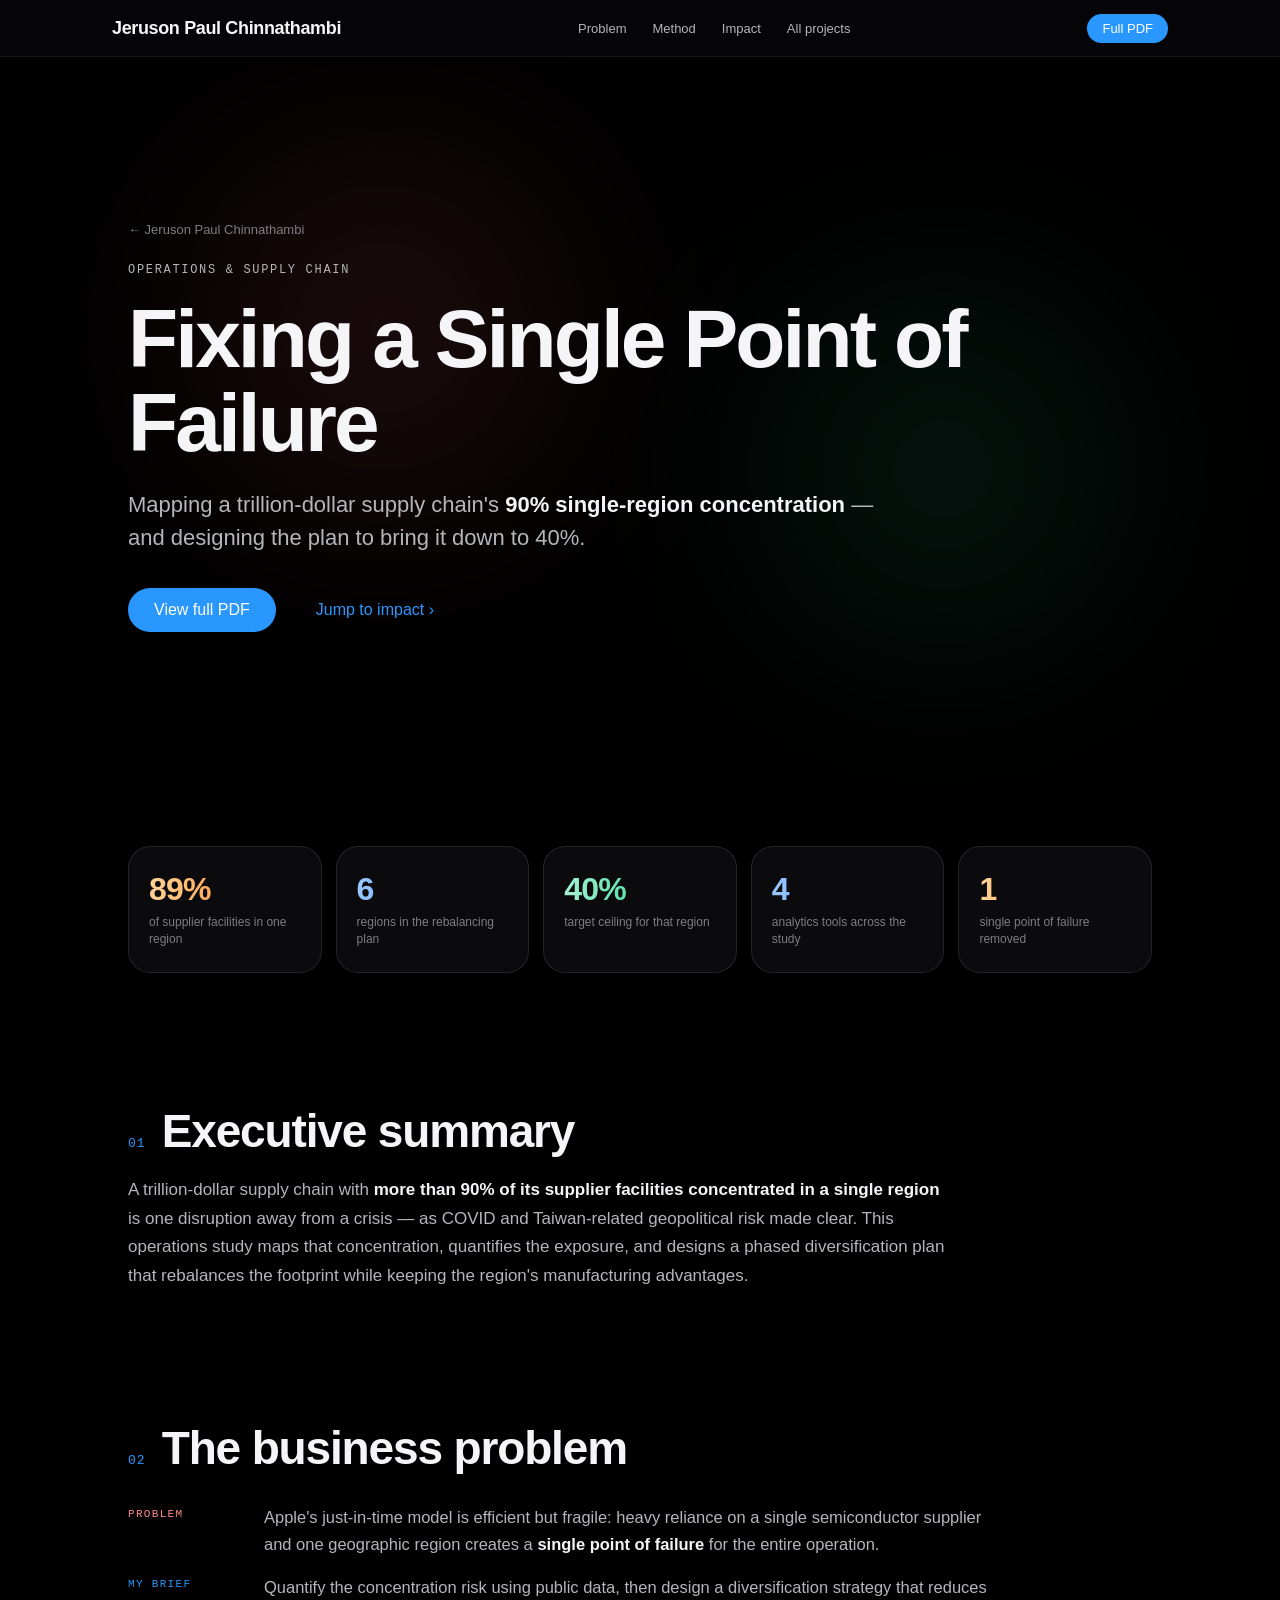
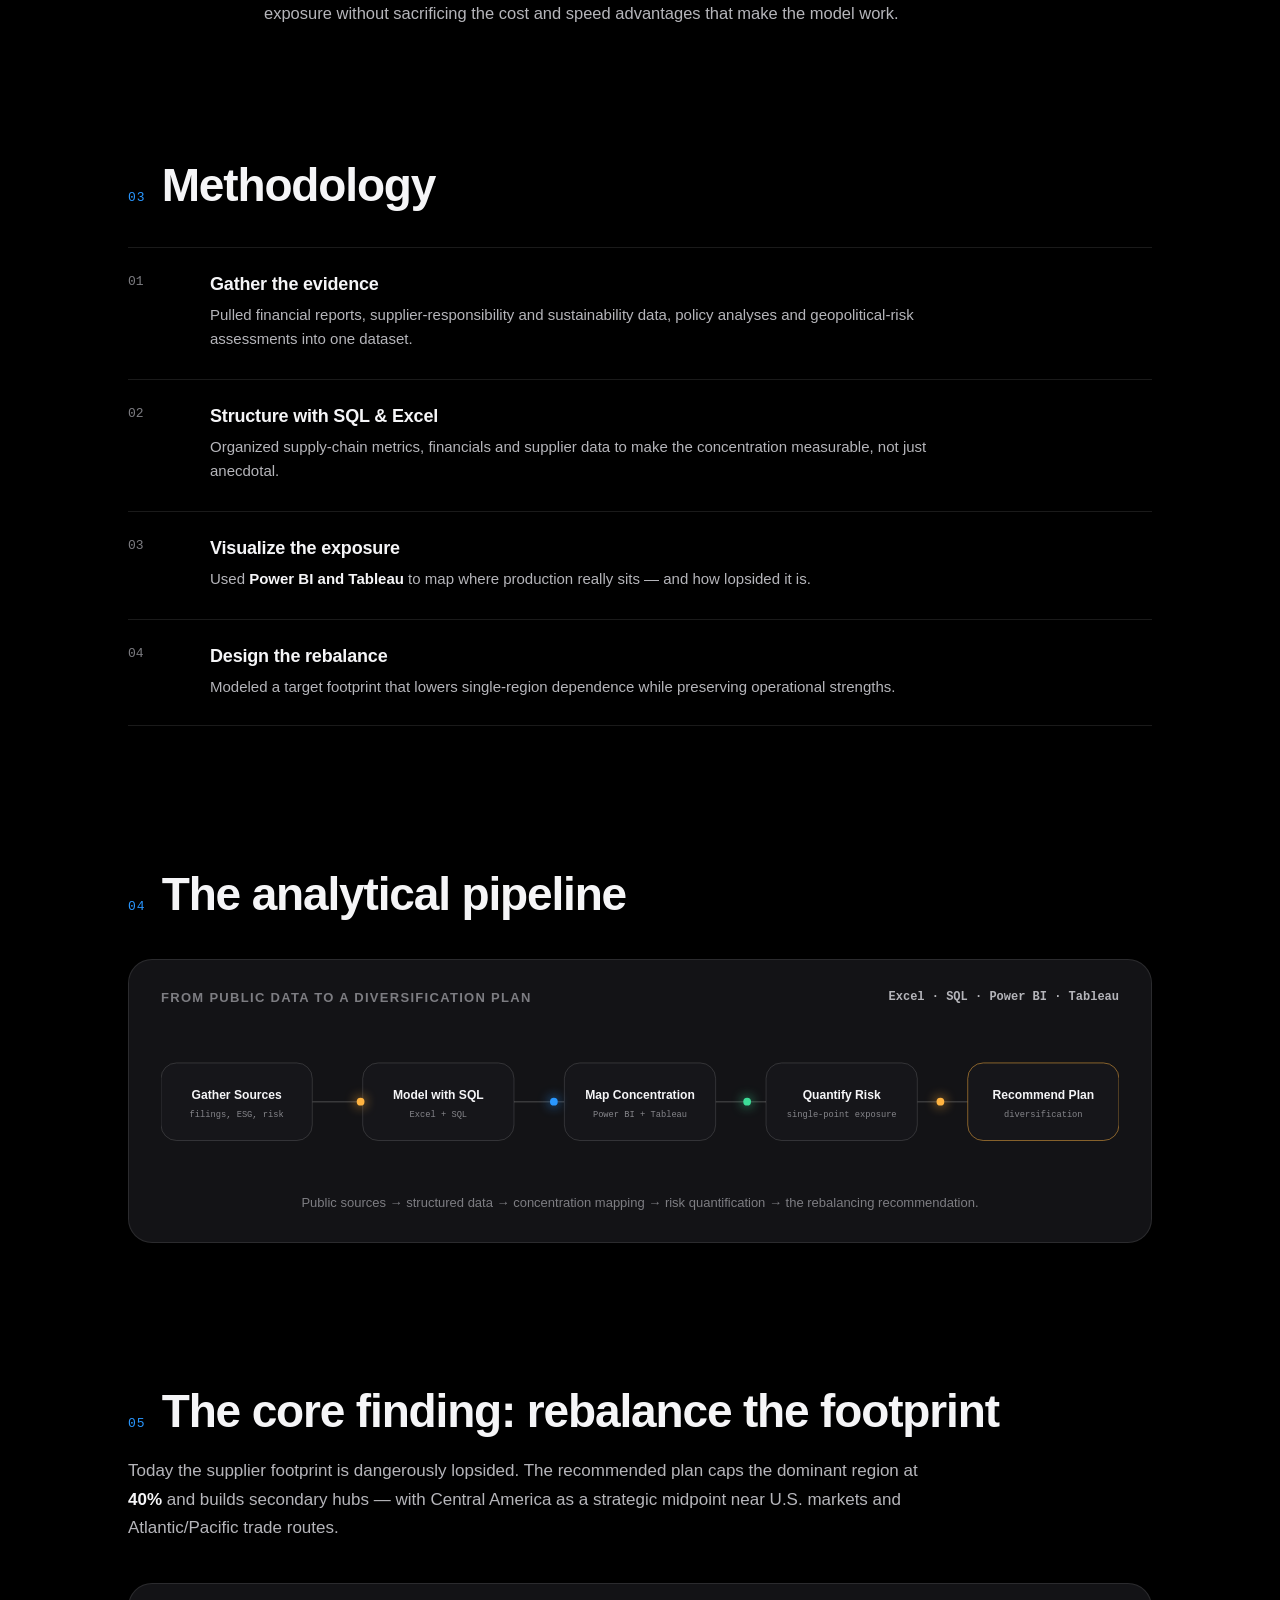
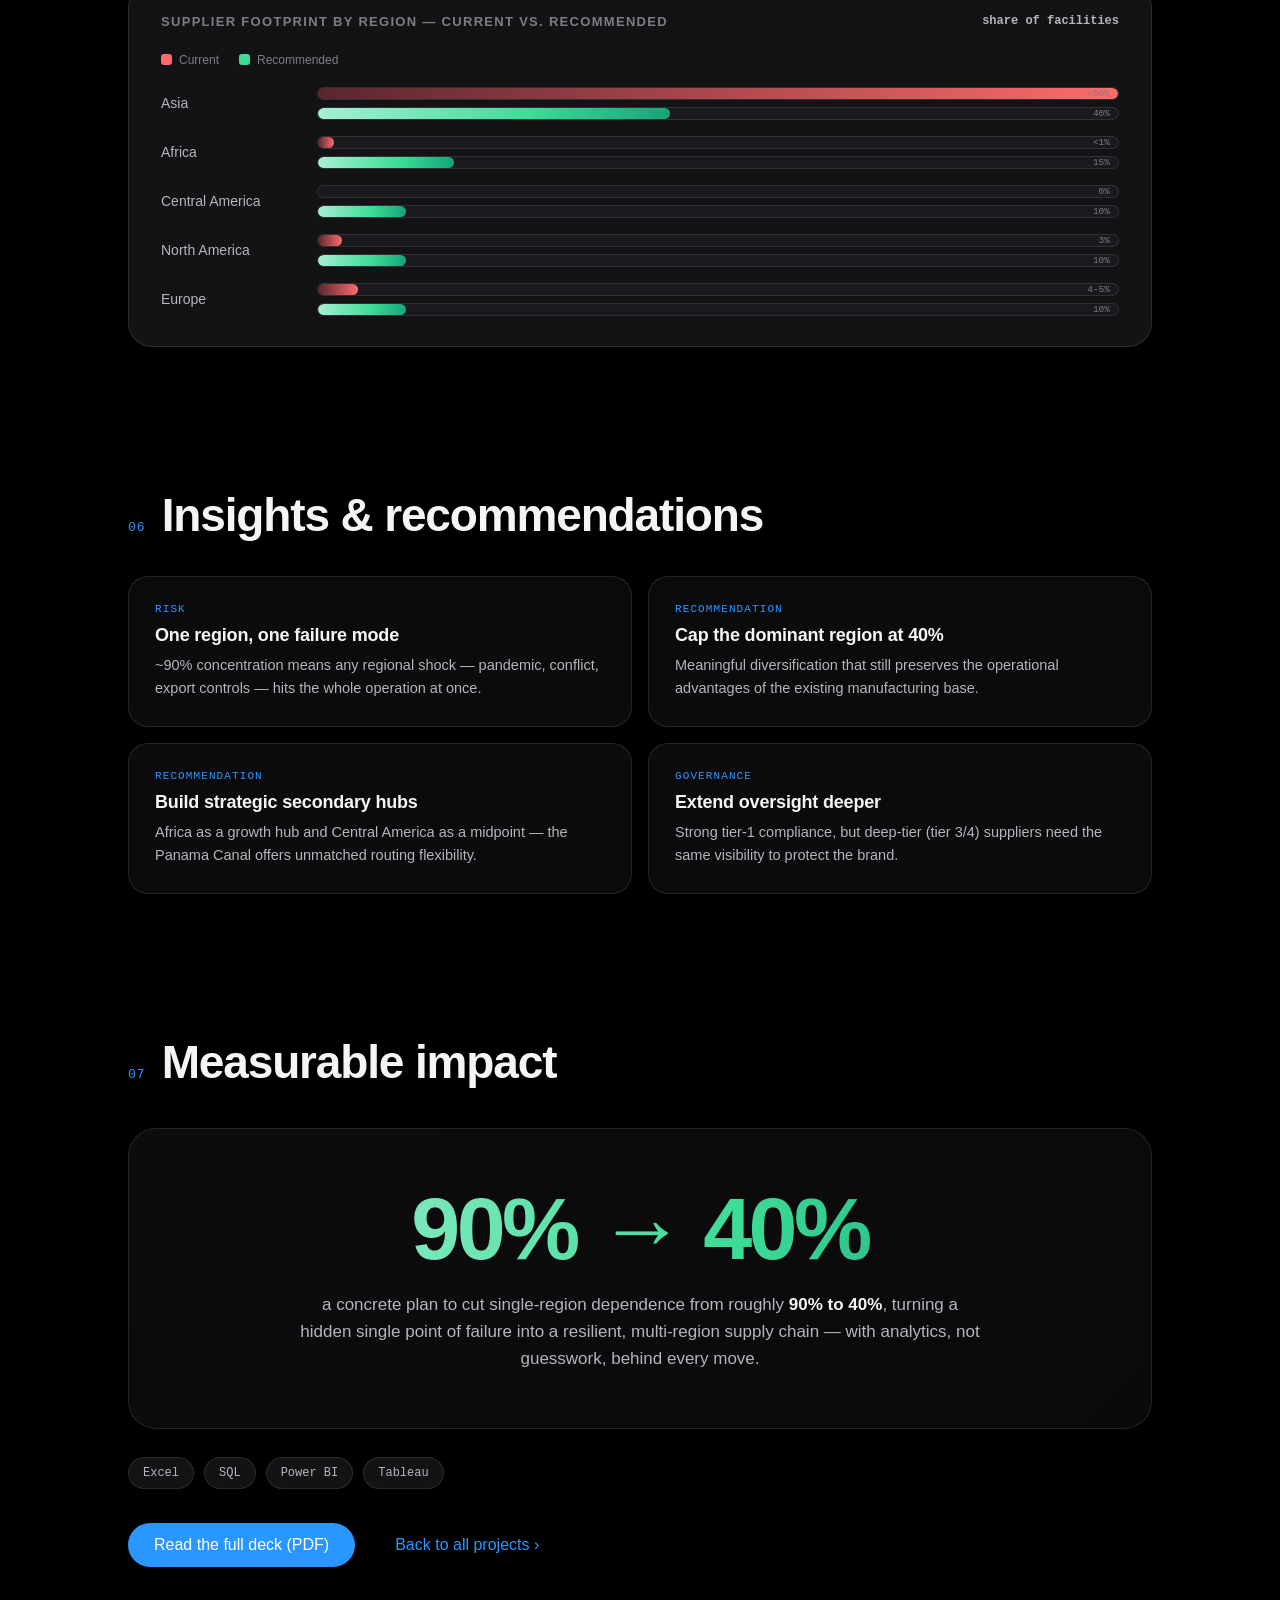
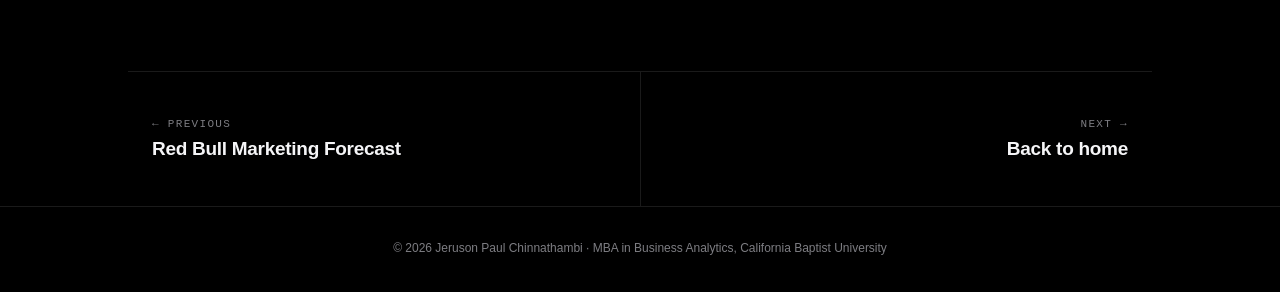
==== projects/apple-supply-chain.html @ d5fe3a59 "Add files via upload" ====
<!DOCTYPE html>
<html lang="en">
<head>
<meta charset="UTF-8">
<meta name="viewport" content="width=device-width, initial-scale=1.0">
<title>Apple: Fixing a Single Point of Failure | Jeruson Paul Chinnathambi</title>
<meta name="description" content="An operations study mapping Apple's supply-chain overconcentration and designing a diversification plan to de-risk it.">
<style>

:root{
  --bg:#000; --surface:#0b0b0d; --surface-2:#131316; --hairline:rgba(255,255,255,.10);
  --text:#f5f5f7; --text-2:#b5b5ba; --text-3:#7d7d82;
  --blue:#2997ff; --amber:#ffb340;
  --grad-hero:linear-gradient(96deg,#ffd49c 0%,#ff9f43 22%,#e8853b 38%,#8fb8ff 72%,#4d9fff 100%);
  --grad-warm:linear-gradient(96deg,#ffd49c,#ff9f43 55%,#ff7e29);
  --grad-cool:linear-gradient(96deg,#9cc8ff,#4d9fff 60%,#2563eb);
  --grad-mint:linear-gradient(96deg,#a8f0d4,#3ddc97 60%,#16a37a);
  --radius:28px;
  --font:-apple-system,BlinkMacSystemFont,"SF Pro Display","SF Pro Text","Helvetica Neue",Inter,Segoe UI,Roboto,sans-serif;
  --mono:"SF Mono",ui-monospace,SFMono-Regular,Menlo,Consolas,monospace;
}
*{margin:0;padding:0;box-sizing:border-box}
html{scroll-behavior:smooth}
body{background:var(--bg);color:var(--text);font-family:var(--font);-webkit-font-smoothing:antialiased;text-rendering:optimizeLegibility;overflow-x:hidden}
a{color:inherit;text-decoration:none}
img,svg{display:block;max-width:100%}
::selection{background:rgba(41,151,255,.35)}

/* nav */
.nav{position:fixed;top:0;left:0;right:0;z-index:100;backdrop-filter:saturate(180%) blur(20px);-webkit-backdrop-filter:saturate(180%) blur(20px);background:rgba(8,8,10,.72);border-bottom:1px solid rgba(255,255,255,.06)}
.nav-inner{max-width:1100px;margin:0 auto;height:56px;display:flex;align-items:center;justify-content:space-between;padding:0 22px;gap:18px}
.nav .brand{font-size:18px;font-weight:700;letter-spacing:-.02em;white-space:nowrap}
.nav .brand .dot{color:var(--blue)}
.nav ul{display:flex;gap:26px;list-style:none}
.nav ul a{font-size:13px;color:var(--text-2);transition:color .25s}
.nav ul a:hover{color:#fff}
.nav .cta{font-size:13px;background:var(--blue);color:#fff;padding:7px 15px;border-radius:980px;transition:background .25s;white-space:nowrap}
.nav .cta:hover{background:#52aaff}
@media(max-width:820px){.nav ul{display:none}.nav .brand{font-size:16px}}

/* generic section */
section{position:relative;padding:104px 24px}
.wrap{max-width:1024px;margin:0 auto}
.wrap-wide{max-width:1140px;margin:0 auto}
.kicker{font-size:13px;font-weight:600;letter-spacing:.14em;text-transform:uppercase;color:var(--text-3);margin-bottom:18px}
h2.head{font-size:clamp(34px,5.2vw,60px);font-weight:700;letter-spacing:-.03em;line-height:1.06}
.grad-warm{background:var(--grad-warm);-webkit-background-clip:text;background-clip:text;color:transparent}
.grad-cool{background:var(--grad-cool);-webkit-background-clip:text;background-clip:text;color:transparent}
.grad-mint{background:var(--grad-mint);-webkit-background-clip:text;background-clip:text;color:transparent}
.lede{font-size:clamp(17px,2vw,20px);color:var(--text-2);line-height:1.55;max-width:760px;margin-top:22px}
.lede strong{color:var(--text);font-weight:600}

/* reveal */
.rv{opacity:0;transform:translateY(46px);transition:opacity 1s cubic-bezier(.22,1,.36,1),transform 1s cubic-bezier(.22,1,.36,1)}
.rv.in{opacity:1;transform:none}
.rv-d1{transition-delay:.1s}.rv-d2{transition-delay:.2s}.rv-d3{transition-delay:.3s}

/* buttons */
.btn{display:inline-flex;align-items:center;gap:8px;font-size:16px;font-weight:500;padding:13px 26px;border-radius:980px;transition:transform .3s cubic-bezier(.22,1,.36,1),background .25s,box-shadow .3s}
.btn-fill{background:var(--blue);color:#fff}
.btn-fill:hover{background:#52aaff;transform:translateY(-2px);box-shadow:0 10px 34px rgba(41,151,255,.35)}
.btn-ghost{color:var(--blue)}
.btn-ghost:hover{text-decoration:underline}

/* ============ HOME HERO ============ */
.hero{position:relative;min-height:100svh;display:flex;align-items:center;justify-content:center;text-align:center;overflow:hidden;padding:130px 24px 90px}
.hero-glow{position:absolute;inset:0;pointer-events:none}
.hero-glow .orb{position:absolute;border-radius:50%;filter:blur(90px);opacity:.55;will-change:transform}
.orb-a{width:560px;height:560px;background:radial-gradient(circle at 35% 35%,rgba(255,159,67,.55),transparent 65%);top:8%;left:50%;margin-left:-440px;animation:drift1 14s ease-in-out infinite alternate}
.orb-b{width:620px;height:620px;background:radial-gradient(circle at 60% 50%,rgba(41,151,255,.4),transparent 65%);top:26%;left:50%;margin-left:-80px;animation:drift2 17s ease-in-out infinite alternate}
.orb-c{width:380px;height:380px;background:radial-gradient(circle at 50% 50%,rgba(255,212,156,.35),transparent 65%);bottom:4%;left:50%;margin-left:-190px;animation:drift3 12s ease-in-out infinite alternate}
@keyframes drift1{from{transform:translate(0,0) scale(1)}to{transform:translate(70px,40px) scale(1.12)}}
@keyframes drift2{from{transform:translate(0,0) scale(1.05)}to{transform:translate(-60px,-50px) scale(.95)}}
@keyframes drift3{from{transform:translate(0,0)}to{transform:translate(40px,-60px) scale(1.1)}}
.hero-content{position:relative;z-index:2;max-width:1000px}
.hero .name{font-size:clamp(26px,4.6vw,52px);font-weight:700;letter-spacing:-.02em;line-height:1.05;opacity:0;animation:riseIn 1s .12s cubic-bezier(.22,1,.36,1) forwards}
.hero .name .grad{background:var(--grad-hero);-webkit-background-clip:text;background-clip:text;color:transparent;background-size:200% 100%;animation:gradShift 9s ease-in-out infinite alternate}
.hero .role{font-size:clamp(13px,1.5vw,16px);font-weight:600;letter-spacing:.16em;text-transform:uppercase;color:var(--text-3);margin-top:14px;opacity:0;animation:riseIn 1s .3s cubic-bezier(.22,1,.36,1) forwards}
.hero h1{font-size:clamp(44px,8vw,96px);line-height:1.03;font-weight:700;letter-spacing:-.035em;margin:26px 0 0;opacity:0;animation:riseIn 1.1s .46s cubic-bezier(.22,1,.36,1) forwards}
.hero h1 .grad{background:var(--grad-hero);-webkit-background-clip:text;background-clip:text;color:transparent;background-size:200% 100%;animation:gradShift 9s ease-in-out infinite alternate}
@keyframes gradShift{from{background-position:0% 50%}to{background-position:100% 50%}}
.hero .sub{font-size:clamp(18px,2.3vw,23px);color:var(--text-2);max-width:680px;margin:22px auto 0;line-height:1.5;opacity:0;animation:riseIn 1.1s .62s cubic-bezier(.22,1,.36,1) forwards}
.hero .actions{margin-top:36px;display:flex;gap:14px;justify-content:center;flex-wrap:wrap;opacity:0;animation:riseIn 1.1s .8s cubic-bezier(.22,1,.36,1) forwards}
@keyframes riseIn{from{opacity:0;transform:translateY(34px)}to{opacity:1;transform:translateY(0)}}
.scroll-hint{position:absolute;bottom:26px;left:50%;transform:translateX(-50%);color:var(--text-3);font-size:11px;letter-spacing:.18em;text-transform:uppercase;opacity:0;animation:riseIn 1s 1.3s forwards}
.scroll-hint::after{content:"";display:block;width:1px;height:34px;background:linear-gradient(to bottom,var(--text-3),transparent);margin:10px auto 0;animation:pulseLine 2.2s ease-in-out infinite}
@keyframes pulseLine{0%,100%{opacity:.35}50%{opacity:1}}

/* stats band */
.stats{display:grid;grid-template-columns:repeat(4,1fr);gap:18px;margin-top:60px}
.stat{background:var(--surface);border:1px solid var(--hairline);border-radius:var(--radius);padding:32px 26px;transition:transform .5s cubic-bezier(.22,1,.36,1),border-color .4s}
.stat:hover{transform:translateY(-6px);border-color:rgba(255,255,255,.22)}
.stat .num{font-size:clamp(32px,4vw,44px);font-weight:700;letter-spacing:-.03em;background:var(--grad-hero);-webkit-background-clip:text;background-clip:text;color:transparent}
.stat .lbl{font-size:14px;color:var(--text-2);margin-top:8px;line-height:1.45}
@media(max-width:880px){.stats{grid-template-columns:repeat(2,1fr)}}
@media(max-width:520px){.stats{grid-template-columns:1fr}}

/* flagship teaser (home) */
.flagship{background:linear-gradient(to bottom,#000 0%,#070708 18%,#0a0a0c 100%)}
.flag-card{margin-top:50px;background:linear-gradient(135deg,#101014,#0b0b0d 60%);border:1px solid var(--hairline);border-radius:var(--radius);padding:clamp(28px,4vw,52px);overflow:hidden;position:relative;transition:border-color .4s,box-shadow .55s,transform .55s cubic-bezier(.22,1,.36,1);display:block}
.flag-card:hover{border-color:rgba(255,255,255,.2);box-shadow:0 28px 70px rgba(0,0,0,.55);transform:translateY(-6px)}
.flag-tag{font-family:var(--mono);font-size:11px;letter-spacing:.12em;text-transform:uppercase;color:var(--amber)}
.flag-card h3{font-size:clamp(26px,3.4vw,40px);font-weight:700;letter-spacing:-.025em;line-height:1.08;margin:14px 0 16px}
.flag-card p{font-size:16.5px;line-height:1.6;color:var(--text-2);max-width:760px}
.flag-card p strong{color:var(--text);font-weight:600}
.flag-mini{display:grid;grid-template-columns:repeat(4,1fr);gap:14px;margin:30px 0 8px}
.flag-mini .m{background:var(--surface-2);border:1px solid var(--hairline);border-radius:18px;padding:18px}
.flag-mini .v{font-size:clamp(20px,2.4vw,28px);font-weight:700;letter-spacing:-.02em}
.flag-mini .v.warm{background:var(--grad-warm);-webkit-background-clip:text;background-clip:text;color:transparent}
.flag-mini .k{font-size:12px;color:var(--text-3);margin-top:5px;line-height:1.4}
.flag-open{margin-top:24px;display:inline-flex;align-items:center;gap:8px;color:var(--blue);font-weight:600;font-size:16px}
.flag-open .arr{transition:transform .35s cubic-bezier(.22,1,.36,1)}
.flag-card:hover .flag-open .arr{transform:translateX(5px)}
@media(max-width:760px){.flag-mini{grid-template-columns:1fr 1fr}}

/* research cards */
.cards{display:grid;grid-template-columns:repeat(3,1fr);gap:20px;margin-top:56px}
.card{background:var(--surface);border:1px solid var(--hairline);border-radius:var(--radius);padding:32px 28px;display:flex;flex-direction:column;gap:13px;transition:transform .55s cubic-bezier(.22,1,.36,1),border-color .4s,box-shadow .55s;position:relative;overflow:hidden}
.card::before{content:"";position:absolute;top:0;left:0;right:0;height:1px;background:linear-gradient(90deg,transparent,rgba(255,255,255,.35),transparent);opacity:0;transition:opacity .5s}
.card:hover{transform:translateY(-8px);border-color:rgba(255,255,255,.2);box-shadow:0 24px 60px rgba(0,0,0,.55)}
.card:hover::before{opacity:1}
.card .tag{font-family:var(--mono);font-size:11px;letter-spacing:.1em;text-transform:uppercase;color:var(--text-3)}
.card .tag.hl{color:var(--amber)}
.card h4{font-size:20px;font-weight:700;letter-spacing:-.015em;line-height:1.25}
.card p{font-size:14.5px;line-height:1.58;color:var(--text-2);flex:1}
.card p strong{color:var(--text);font-weight:600}
.card .open{font-size:14px;color:var(--blue);font-weight:500;display:inline-flex;align-items:center;gap:6px;margin-top:2px}
.card .open .arr{transition:transform .35s cubic-bezier(.22,1,.36,1)}
.card:hover .open .arr{transform:translateX(4px)}
@media(max-width:860px){.cards{grid-template-columns:1fr}}

/* experience */
.xp{margin-top:56px;display:flex;flex-direction:column}
.xp-item{display:grid;grid-template-columns:200px 1fr;gap:34px;padding:40px 0;border-top:1px solid var(--hairline)}
.xp-item:last-child{border-bottom:1px solid var(--hairline)}
.xp-when{font-family:var(--mono);font-size:12.5px;color:var(--text-3);padding-top:6px}
.xp-role{font-size:21px;font-weight:700;letter-spacing:-.015em}
.xp-org{font-size:14.5px;color:var(--amber);margin-top:4px;font-weight:500}
.xp-body{font-size:15px;color:var(--text-2);line-height:1.65;margin-top:14px;max-width:680px}
.xp-body strong{color:var(--text);font-weight:600}
@media(max-width:700px){.xp-item{grid-template-columns:1fr;gap:8px}}

/* skills */
.skill-groups{display:grid;grid-template-columns:repeat(3,1fr);gap:20px;margin-top:56px}
.sg{background:var(--surface);border:1px solid var(--hairline);border-radius:var(--radius);padding:30px 28px}
.sg h5{font-size:13px;letter-spacing:.12em;text-transform:uppercase;color:var(--text-3);margin-bottom:18px;font-weight:600}
.sg ul{list-style:none;display:flex;flex-wrap:wrap;gap:9px}
.sg li{font-size:13px;color:var(--text-2);background:var(--surface-2);border:1px solid var(--hairline);padding:7px 13px;border-radius:980px}
@media(max-width:860px){.skill-groups{grid-template-columns:1fr 1fr}}
@media(max-width:540px){.skill-groups{grid-template-columns:1fr}}

/* contact */
.contact{text-align:center;padding-bottom:150px}
.contact h2{font-size:clamp(42px,7vw,84px);font-weight:700;letter-spacing:-.035em;line-height:1.04}
.contact h2 .grad{background:var(--grad-hero);-webkit-background-clip:text;background-clip:text;color:transparent;background-size:200% 100%;animation:gradShift 9s ease-in-out infinite alternate}
.contact .sub{font-size:18px;color:var(--text-2);margin-top:20px}
.contact .actions{margin-top:36px;display:flex;gap:16px;justify-content:center;flex-wrap:wrap}
.contact .links{margin-top:44px;display:flex;gap:28px;justify-content:center;flex-wrap:wrap;font-size:14px;color:var(--text-3)}
.contact .links a{color:var(--text-2);transition:color .25s}
.contact .links a:hover{color:#fff}

footer{border-top:1px solid var(--hairline);padding:34px 24px;text-align:center;font-size:12px;color:var(--text-3)}

/* ===================== PROJECT PAGE ===================== */
.phero{position:relative;min-height:88svh;display:flex;align-items:center;overflow:hidden;padding:150px 24px 90px}
.phero-glow{position:absolute;inset:0;pointer-events:none}
.phero-glow .o{position:absolute;border-radius:50%;filter:blur(100px);opacity:.5}
.phero-content{position:relative;z-index:2;max-width:1024px;margin:0 auto;width:100%}
.back-link{display:inline-flex;align-items:center;gap:7px;font-size:13px;color:var(--text-3);margin-bottom:26px;transition:color .25s}
.back-link:hover{color:#fff}
.phero .ptag{font-family:var(--mono);font-size:12px;letter-spacing:.14em;text-transform:uppercase;color:var(--text-2);margin-bottom:20px}
.phero h1{font-size:clamp(40px,7vw,82px);font-weight:700;letter-spacing:-.035em;line-height:1.02}
.phero .psub{font-size:clamp(18px,2.2vw,22px);color:var(--text-2);line-height:1.5;max-width:760px;margin-top:24px}
.phero .psub strong{color:var(--text);font-weight:600}
.phero .pactions{margin-top:34px;display:flex;gap:14px;flex-wrap:wrap}

/* exec KPI strip */
.kpis{display:grid;grid-template-columns:repeat(5,1fr);gap:14px;margin-top:54px}
.kpi{background:var(--surface);border:1px solid var(--hairline);border-radius:22px;padding:24px 20px}
.kpi .v{font-size:clamp(24px,2.7vw,32px);font-weight:700;letter-spacing:-.025em}
.kpi .v.warm{background:var(--grad-warm);-webkit-background-clip:text;background-clip:text;color:transparent}
.kpi .v.cool{background:var(--grad-cool);-webkit-background-clip:text;background-clip:text;color:transparent}
.kpi .v.mint{background:var(--grad-mint);-webkit-background-clip:text;background-clip:text;color:transparent}
.kpi .k{font-size:12px;color:var(--text-3);margin-top:6px;line-height:1.4}
@media(max-width:920px){.kpis{grid-template-columns:repeat(3,1fr)}}
@media(max-width:560px){.kpis{grid-template-columns:1fr 1fr}}

/* section heading w/ index */
.sec-head{display:flex;align-items:baseline;gap:16px;margin-bottom:8px}
.sec-head .ix{font-family:var(--mono);font-size:13px;color:var(--blue);letter-spacing:.08em}
h2.sec-title{font-size:clamp(28px,4vw,46px);font-weight:700;letter-spacing:-.025em;line-height:1.08}
.sec-body{font-size:17px;line-height:1.68;color:var(--text-2);max-width:820px;margin-top:20px}
.sec-body strong{color:var(--text);font-weight:600}
.sec-body + .sec-body{margin-top:16px}

/* problem/action/result blocks */
.par{display:grid;grid-template-columns:120px 1fr;gap:16px;margin-top:30px;max-width:880px}
.par .lab{font-family:var(--mono);font-size:11px;letter-spacing:.12em;text-transform:uppercase;padding-top:4px}
.par .lab.p{color:#ff8a8a}.par .lab.a{color:var(--blue)}.par .lab.r{color:#3ddc97}
.par .tx{font-size:16.5px;line-height:1.62;color:var(--text-2)}
.par .tx strong{color:var(--text);font-weight:600}
@media(max-width:560px){.par{grid-template-columns:1fr;gap:5px}.par .tx{margin-bottom:8px}}

/* numbered steps (methodology) */
.steps{margin-top:36px;display:flex;flex-direction:column;gap:2px;counter-reset:st}
.step{display:grid;grid-template-columns:62px 1fr;gap:20px;padding:26px 0;border-top:1px solid var(--hairline)}
.step:last-child{border-bottom:1px solid var(--hairline)}
.step .n{counter-increment:st;font-family:var(--mono);font-size:13px;color:var(--text-3)}
.step .n::before{content:counter(st,decimal-leading-zero)}
.step h4{font-size:18px;font-weight:600;letter-spacing:-.01em}
.step p{font-size:15px;line-height:1.6;color:var(--text-2);margin-top:8px;max-width:720px}
.step p strong{color:var(--text);font-weight:600}

/* panel wrapper for visuals */
.viz{margin-top:40px;background:var(--surface-2);border:1px solid var(--hairline);border-radius:24px;padding:30px clamp(16px,3vw,32px)}
.viz-title{font-size:13px;font-weight:600;letter-spacing:.1em;text-transform:uppercase;color:var(--text-3);margin-bottom:24px;display:flex;justify-content:space-between;flex-wrap:wrap;gap:8px}
.viz-title em{font-style:normal;color:var(--text-2);font-family:var(--mono);font-size:12px;text-transform:none;letter-spacing:0}

/* pipeline svg */
.pipe{width:100%;height:auto}
.pn{fill:#16161a;stroke:rgba(255,255,255,.14);stroke-width:1}
.pn.accent{stroke:rgba(255,179,64,.5)}
.pl{fill:#f5f5f7;font-family:var(--font);font-size:12.5px;font-weight:600}
.ps{fill:#86868b;font-family:var(--mono);font-size:9px}
.pln{stroke:rgba(255,255,255,.16);stroke-width:1.6;fill:none}
.pcap{font-size:13px;color:var(--text-3);margin-top:18px;text-align:center;line-height:1.5}

/* horizontal bars */
.hbars{display:flex;flex-direction:column;gap:15px}
.hbar-row{display:grid;grid-template-columns:minmax(120px,210px) 1fr 70px;gap:14px;align-items:center}
.hbar-name{font-size:14px;color:var(--text-2)}
.hbar-name.win{color:var(--text);font-weight:600}
.hbar-track{height:14px;background:#1a1a1e;border-radius:980px;overflow:hidden;border:1px solid var(--hairline)}
.hbar-fill{height:100%;width:0%;border-radius:980px;background:linear-gradient(90deg,#1d3a5f,#2997ff);transition:width 1.4s cubic-bezier(.22,1,.36,1)}
.hbar-fill.win{background:var(--grad-warm)}
.hbar-fill.neg{background:repeating-linear-gradient(135deg,#3a2026 0 6px,#241317 6px 12px)}
.hbar-fill.mint{background:var(--grad-mint)}
.hbar-val{font-family:var(--mono);font-size:13px;color:var(--text-2);text-align:right}
.hbar-val.win{color:var(--amber)}
@media(max-width:600px){.hbar-row{grid-template-columns:96px 1fr 56px}.hbar-name{font-size:12px}}

/* vertical bars */
.vbars{display:grid;grid-auto-flow:column;grid-auto-columns:1fr;gap:12px;align-items:end;height:250px}
.vcol{display:flex;flex-direction:column;justify-content:flex-end;height:100%;text-align:center}
.vbar{position:relative;border-radius:12px 12px 6px 6px;height:0%;transition:height 1.4s cubic-bezier(.22,1,.36,1);background:linear-gradient(to top,#1d3a5f,#2997ff)}
.vbar.warm{background:linear-gradient(to top,#7a4a14,#ffb340)}
.vbar.mint{background:linear-gradient(to top,#14573b,#3ddc97)}
.vbar.muted{background:linear-gradient(to top,#2c2c30,#5b5b63)}
.vbar.closed{background:repeating-linear-gradient(135deg,#232326 0 6px,#1a1a1d 6px 12px);border:1px dashed rgba(255,255,255,.15)}
.vbar .v{position:absolute;top:-24px;left:50%;transform:translateX(-50%);font-family:var(--mono);font-size:11px;color:var(--text-2);white-space:nowrap;opacity:0;transition:opacity .6s .9s}
.vbars.play .vbar .v{opacity:1}
.vlbl{font-size:11.5px;color:var(--text-3);margin-top:11px}
@media(max-width:560px){.vbars{gap:6px}.vbar .v{font-size:9px}}

/* two-state (before/after) grouped bars */
.region{display:flex;flex-direction:column;gap:16px}
.rg-row{display:grid;grid-template-columns:140px 1fr;gap:16px;align-items:center}
.rg-name{font-size:14px;color:var(--text-2)}
.rg-bars{display:flex;flex-direction:column;gap:7px}
.rg-bar{height:13px;border-radius:980px;position:relative;overflow:hidden;background:#1a1a1e;border:1px solid var(--hairline)}
.rg-fill{position:absolute;left:0;top:0;bottom:0;width:0%;border-radius:980px;transition:width 1.4s cubic-bezier(.22,1,.36,1)}
.rg-fill.now{background:linear-gradient(90deg,#5a2630,#ff6b6b)}
.rg-fill.rec{background:var(--grad-mint)}
.rg-tag{font-family:var(--mono);font-size:9.5px;color:var(--text-3);position:absolute;right:8px;top:50%;transform:translateY(-50%)}
.rg-legend{display:flex;gap:20px;margin-bottom:20px;font-size:12px;color:var(--text-3)}
.rg-legend span{display:inline-flex;align-items:center;gap:7px}
.rg-legend i{width:11px;height:11px;border-radius:3px;display:inline-block}
@media(max-width:560px){.rg-row{grid-template-columns:84px 1fr}}

/* donut */
.donut-wrap{display:flex;gap:36px;align-items:center;flex-wrap:wrap;justify-content:center}
.donut{flex:0 0 auto}
.donut circle{fill:none;stroke-width:26;stroke-dashoffset:0;transition:stroke-dasharray 1.5s cubic-bezier(.22,1,.36,1)}
.donut-legend{display:flex;flex-direction:column;gap:14px;min-width:230px}
.dl{display:flex;align-items:center;gap:12px;font-size:14px;color:var(--text-2)}
.dl i{width:13px;height:13px;border-radius:4px;flex:0 0 auto}
.dl b{color:var(--text);font-weight:600;margin-left:auto;font-family:var(--mono);font-size:13px}

/* line chart draw-on */
.linechart{width:100%;height:auto}
.lc-line{fill:none;stroke-width:2.5;stroke-dasharray:1;stroke-dashoffset:1;transition:stroke-dashoffset 2s ease}
.lc-line.in{stroke-dashoffset:0}
.lc-area{opacity:0;transition:opacity 1.2s ease .6s}
.lc-area.in{opacity:.16}
.lc-axis{stroke:rgba(255,255,255,.12);stroke-width:1}
.lc-txt{fill:#7d7d82;font-family:var(--mono);font-size:10px}
.lc-dot{opacity:0;transition:opacity .5s}
.lc-dot.in{opacity:1}

/* insight / reco cards */
.icards{display:grid;grid-template-columns:1fr 1fr;gap:16px;margin-top:36px}
.ic{background:var(--surface);border:1px solid var(--hairline);border-radius:20px;padding:26px;transition:border-color .4s,transform .5s cubic-bezier(.22,1,.36,1)}
.ic:hover{border-color:rgba(255,255,255,.2);transform:translateY(-4px)}
.ic .ic-n{font-family:var(--mono);font-size:11px;color:var(--blue);letter-spacing:.1em}
.ic h4{font-size:18px;font-weight:600;margin:10px 0 8px;letter-spacing:-.01em}
.ic p{font-size:14.5px;line-height:1.58;color:var(--text-2)}
.ic p strong{color:var(--text);font-weight:600}
@media(max-width:680px){.icards{grid-template-columns:1fr}}

/* impact band */
.impact{background:linear-gradient(135deg,#0c0c0f,#0a0a0c);border:1px solid var(--hairline);border-radius:var(--radius);padding:clamp(30px,5vw,56px);margin-top:40px;text-align:center}
.impact .big{font-size:clamp(44px,8vw,88px);font-weight:700;letter-spacing:-.04em;line-height:1;background:var(--grad-warm);-webkit-background-clip:text;background-clip:text;color:transparent}
.impact .big.mint{background:var(--grad-mint);-webkit-background-clip:text;background-clip:text;color:transparent}
.impact .cap{font-size:17px;color:var(--text-2);margin-top:18px;max-width:680px;margin-left:auto;margin-right:auto;line-height:1.6}
.impact .cap strong{color:var(--text);font-weight:600}

/* tools chips */
.tools{display:flex;flex-wrap:wrap;gap:10px;margin-top:28px}
.tool{font-family:var(--mono);font-size:12px;color:var(--text-2);background:var(--surface-2);border:1px solid var(--hairline);padding:8px 14px;border-radius:980px}

/* prev/next project nav */
.pnav{border-top:1px solid var(--hairline);display:grid;grid-template-columns:1fr 1fr}
.pnav a{padding:46px 24px;transition:background .3s}
.pnav a:hover{background:#0c0c0f}
.pnav a.next{text-align:right;border-left:1px solid var(--hairline)}
.pnav .dir{font-family:var(--mono);font-size:11px;letter-spacing:.12em;text-transform:uppercase;color:var(--text-3)}
.pnav .ttl{font-size:19px;font-weight:600;margin-top:8px;letter-spacing:-.015em;color:var(--text)}
.pnav-wrap{max-width:1024px;margin:0 auto}
@media(max-width:560px){.pnav{grid-template-columns:1fr}.pnav a.next{border-left:0;border-top:1px solid var(--hairline);text-align:left}}

@media(prefers-reduced-motion:reduce){
  *,*::before,*::after{animation-duration:.001s!important;animation-iteration-count:1!important;transition-duration:.001s!important}
  .rv{opacity:1;transform:none}
  .hero .name,.hero .role,.hero h1,.hero .sub,.hero .actions,.scroll-hint{opacity:1;animation:none}
}

</style>
</head>
<body>
<nav class="nav"><div class="nav-inner"><a href="../index.html" class="brand">Jeruson Paul Chinnathambi</a><ul><li><a href="#problem">Problem</a></li><li><a href="#method">Method</a></li><li><a href="#impact">Impact</a></li><li><a href="../index.html#research">All projects</a></li></ul><a class="cta" href="../assets/papers/apple-arm-chip-operations-logistics.pdf" target="_blank" rel="noopener">Full PDF</a></div></nav>
<header class="phero"><div class="phero-glow" aria-hidden="true"><div class="o" style="width:560px;height:560px;background:radial-gradient(circle,rgba(255,107,107,.34),transparent 65%);top:6%;left:8%"></div><div class="o" style="width:520px;height:520px;background:radial-gradient(circle,rgba(61,220,151,.3),transparent 65%);bottom:8%;right:6%"></div></div><div class="phero-content"><a href="../index.html" class="back-link">&larr; Jeruson Paul Chinnathambi</a><div class="ptag">Operations &amp; supply chain</div><h1>Fixing a Single Point of Failure</h1><p class="psub">Mapping a trillion-dollar supply chain's <strong>90% single-region concentration</strong> &mdash; and designing the plan to bring it down to 40%.</p><div class="pactions"><a class="btn btn-fill" href="../assets/papers/apple-arm-chip-operations-logistics.pdf" target="_blank" rel="noopener">View full PDF</a><a class="btn btn-ghost" href="#impact">Jump to impact &rsaquo;</a></div></div></header>
<section style="padding-top:0">
  <div class="wrap">
    <div class="kpis">
      <div class="kpi rv"><div class="v warm" data-count="90" data-suffix="%">0</div><div class="k">of supplier facilities in one region</div></div>
      <div class="kpi rv rv-d1"><div class="v cool" data-count="6">0</div><div class="k">regions in the rebalancing plan</div></div>
      <div class="kpi rv rv-d1"><div class="v mint" data-count="40" data-suffix="%">0</div><div class="k">target ceiling for that region</div></div>
      <div class="kpi rv rv-d2"><div class="v cool" data-count="4">0</div><div class="k">analytics tools across the study</div></div>
      <div class="kpi rv rv-d2"><div class="v warm" data-count="1">0</div><div class="k">single point of failure removed</div></div>
    </div>
  </div>
</section>

<section style="padding-top:30px">
  <div class="wrap">
    <div class="sec-head rv"><span class="ix">01</span><h2 class="sec-title">Executive summary</h2></div>
    <p class="sec-body rv rv-d1">A trillion-dollar supply chain with <strong>more than 90% of its supplier facilities concentrated in a single region</strong> is one disruption away from a crisis &mdash; as COVID and Taiwan-related geopolitical risk made clear. This operations study maps that concentration, quantifies the exposure, and designs a phased diversification plan that rebalances the footprint while keeping the region's manufacturing advantages.</p>
  </div>
</section>

<section id="problem" style="padding-top:30px">
  <div class="wrap">
    <div class="sec-head rv"><span class="ix">02</span><h2 class="sec-title">The business problem</h2></div>
    <div class="par rv rv-d1">
      <div class="lab p">Problem</div><div class="tx">Apple's just-in-time model is efficient but fragile: heavy reliance on a single semiconductor supplier and one geographic region creates a <strong>single point of failure</strong> for the entire operation.</div>
      <div class="lab a">My brief</div><div class="tx">Quantify the concentration risk using public data, then design a diversification strategy that reduces exposure without sacrificing the cost and speed advantages that make the model work.</div>
    </div>
  </div>
</section>

<section id="method" style="padding-top:30px">
  <div class="wrap">
    <div class="sec-head rv"><span class="ix">03</span><h2 class="sec-title">Methodology</h2></div>
    <div class="steps">
      <div class="step rv"><div class="n"></div><div><h4>Gather the evidence</h4><p>Pulled financial reports, supplier-responsibility and sustainability data, policy analyses and geopolitical-risk assessments into one dataset.</p></div></div>
      <div class="step rv"><div class="n"></div><div><h4>Structure with SQL &amp; Excel</h4><p>Organized supply-chain metrics, financials and supplier data to make the concentration measurable, not just anecdotal.</p></div></div>
      <div class="step rv"><div class="n"></div><div><h4>Visualize the exposure</h4><p>Used <strong>Power BI and Tableau</strong> to map where production really sits &mdash; and how lopsided it is.</p></div></div>
      <div class="step rv"><div class="n"></div><div><h4>Design the rebalance</h4><p>Modeled a target footprint that lowers single-region dependence while preserving operational strengths.</p></div></div>
    </div>
  </div>
</section>

<section style="padding-top:40px">
  <div class="wrap">
    <div class="sec-head rv"><span class="ix">04</span><h2 class="sec-title">The analytical pipeline</h2></div>
    <div class="viz rv rv-d1">
      <div class="viz-title"><span>From public data to a diversification plan</span><em>Excel &middot; SQL &middot; Power BI &middot; Tableau</em></div>
      <svg class="pipe" viewBox="0 0 988 150" xmlns="http://www.w3.org/2000/svg" role="img" aria-label="Process pipeline">
<path id="lk0" class="pln" d="M156,75 L208,75"/>
<path id="lk1" class="pln" d="M364,75 L416,75"/>
<path id="lk2" class="pln" d="M572,75 L624,75"/>
<path id="lk3" class="pln" d="M780,75 L832,75"/>
<rect class="pn" x="0" y="35" width="156" height="80" rx="16"/>
<text class="pl" x="78" y="72" text-anchor="middle">Gather Sources</text>
<text class="ps" x="78" y="91" text-anchor="middle">filings, ESG, risk</text>
<rect class="pn" x="208" y="35" width="156" height="80" rx="16"/>
<text class="pl" x="286" y="72" text-anchor="middle">Model with SQL</text>
<text class="ps" x="286" y="91" text-anchor="middle">Excel + SQL</text>
<rect class="pn" x="416" y="35" width="156" height="80" rx="16"/>
<text class="pl" x="494" y="72" text-anchor="middle">Map Concentration</text>
<text class="ps" x="494" y="91" text-anchor="middle">Power BI + Tableau</text>
<rect class="pn" x="624" y="35" width="156" height="80" rx="16"/>
<text class="pl" x="702" y="72" text-anchor="middle">Quantify Risk</text>
<text class="ps" x="702" y="91" text-anchor="middle">single-point exposure</text>
<rect class="pn accent" x="832" y="35" width="156" height="80" rx="16"/>
<text class="pl" x="910" y="72" text-anchor="middle">Recommend Plan</text>
<text class="ps" x="910" y="91" text-anchor="middle">diversification</text>
<circle r="4" fill="#ffb340" style="filter:drop-shadow(0 0 6px #ffb340)"><animateMotion dur="2.4s" begin="0.0s" repeatCount="indefinite"><mpath href="#lk0"/></animateMotion></circle>
<circle r="4" fill="#2997ff" style="filter:drop-shadow(0 0 6px #2997ff)"><animateMotion dur="2.4s" begin="0.4s" repeatCount="indefinite"><mpath href="#lk1"/></animateMotion></circle>
<circle r="4" fill="#3ddc97" style="filter:drop-shadow(0 0 6px #3ddc97)"><animateMotion dur="2.4s" begin="0.8s" repeatCount="indefinite"><mpath href="#lk2"/></animateMotion></circle>
<circle r="4" fill="#ffb340" style="filter:drop-shadow(0 0 6px #ffb340)"><animateMotion dur="2.4s" begin="1.2s" repeatCount="indefinite"><mpath href="#lk3"/></animateMotion></circle>
</svg>
      <p class="pcap">Public sources &rarr; structured data &rarr; concentration mapping &rarr; risk quantification &rarr; the rebalancing recommendation.</p>
    </div>
  </div>
</section>

<section style="padding-top:40px">
  <div class="wrap">
    <div class="sec-head rv"><span class="ix">05</span><h2 class="sec-title">The core finding: rebalance the footprint</h2></div>
    <p class="sec-body rv rv-d1">Today the supplier footprint is dangerously lopsided. The recommended plan caps the dominant region at <strong>40%</strong> and builds secondary hubs &mdash; with Central America as a strategic midpoint near U.S. markets and Atlantic/Pacific trade routes.</p>
    <div class="viz rv rv-d1">
      <div class="viz-title"><span>Supplier footprint by region &mdash; current vs. recommended</span><em>share of facilities</em></div>
      <div class="rg-legend"><span><i style="background:#ff6b6b"></i> Current</span><span><i style="background:#3ddc97"></i> Recommended</span></div>
      <div class="region">
        <div class="rg-row"><div class="rg-name">Asia</div><div class="rg-bars">
          <div class="rg-bar"><div class="rg-fill now" data-w="100"></div><span class="rg-tag">~90%</span></div>
          <div class="rg-bar"><div class="rg-fill rec" data-w="44"></div><span class="rg-tag">40%</span></div></div></div>
        <div class="rg-row"><div class="rg-name">Africa</div><div class="rg-bars">
          <div class="rg-bar"><div class="rg-fill now" data-w="2"></div><span class="rg-tag">&lt;1%</span></div>
          <div class="rg-bar"><div class="rg-fill rec" data-w="17"></div><span class="rg-tag">15%</span></div></div></div>
        <div class="rg-row"><div class="rg-name">Central America</div><div class="rg-bars">
          <div class="rg-bar"><div class="rg-fill now" data-w="0"></div><span class="rg-tag">0%</span></div>
          <div class="rg-bar"><div class="rg-fill rec" data-w="11"></div><span class="rg-tag">10%</span></div></div></div>
        <div class="rg-row"><div class="rg-name">North America</div><div class="rg-bars">
          <div class="rg-bar"><div class="rg-fill now" data-w="3"></div><span class="rg-tag">3%</span></div>
          <div class="rg-bar"><div class="rg-fill rec" data-w="11"></div><span class="rg-tag">10%</span></div></div></div>
        <div class="rg-row"><div class="rg-name">Europe</div><div class="rg-bars">
          <div class="rg-bar"><div class="rg-fill now" data-w="5"></div><span class="rg-tag">4-5%</span></div>
          <div class="rg-bar"><div class="rg-fill rec" data-w="11"></div><span class="rg-tag">10%</span></div></div></div>
      </div>
    </div>
  </div>
</section>

<section style="padding-top:40px">
  <div class="wrap">
    <div class="sec-head rv"><span class="ix">06</span><h2 class="sec-title">Insights &amp; recommendations</h2></div>
    <div class="icards">
      <div class="ic rv"><div class="ic-n">RISK</div><h4>One region, one failure mode</h4><p>~90% concentration means any regional shock &mdash; pandemic, conflict, export controls &mdash; hits the whole operation at once.</p></div>
      <div class="ic rv rv-d1"><div class="ic-n">RECOMMENDATION</div><h4>Cap the dominant region at 40%</h4><p>Meaningful diversification that still preserves the operational advantages of the existing manufacturing base.</p></div>
      <div class="ic rv"><div class="ic-n">RECOMMENDATION</div><h4>Build strategic secondary hubs</h4><p>Africa as a growth hub and Central America as a midpoint &mdash; the Panama Canal offers unmatched routing flexibility.</p></div>
      <div class="ic rv rv-d1"><div class="ic-n">GOVERNANCE</div><h4>Extend oversight deeper</h4><p>Strong tier-1 compliance, but deep-tier (tier 3/4) suppliers need the same visibility to protect the brand.</p></div>
    </div>
  </div>
</section>

<section id="impact" style="padding-top:40px">
  <div class="wrap">
    <div class="sec-head rv"><span class="ix">07</span><h2 class="sec-title">Measurable impact</h2></div>
    <div class="impact rv rv-d1">
      <div class="big mint">90% &rarr; 40%</div>
      <p class="cap">a concrete plan to cut single-region dependence from roughly <strong>90% to 40%</strong>, turning a hidden single point of failure into a resilient, multi-region supply chain &mdash; with analytics, not guesswork, behind every move.</p>
    </div>
    <div class="tools rv rv-d1"><span class="tool">Excel</span><span class="tool">SQL</span><span class="tool">Power BI</span><span class="tool">Tableau</span></div>
    <div class="pactions rv rv-d1" style="margin-top:34px;display:flex;gap:14px;flex-wrap:wrap">
      <a class="btn btn-fill" href="../assets/papers/apple-arm-chip-operations-logistics.pdf" target="_blank" rel="noopener">Read the full deck (PDF)</a>
      <a class="btn btn-ghost" href="../index.html#research">Back to all projects &rsaquo;</a>
    </div>
  </div>
</section>
<nav class="pnav-wrap"><div class="pnav"><a class="prev" href="redbull-forecasting.html"><div class="dir">&larr; Previous</div><div class="ttl">Red Bull Marketing Forecast</div></a><a class="next" href="../index.html"><div class="dir">Next &rarr;</div><div class="ttl">Back to home</div></a></div></nav><footer>&copy; 2026 Jeruson Paul Chinnathambi &middot; MBA in Business Analytics, California Baptist University</footer>
<script>

(function(){
  var reduced = window.matchMedia('(prefers-reduced-motion: reduce)').matches;

  // reveal
  var io = new IntersectionObserver(function(es){
    es.forEach(function(e){ if(e.isIntersecting){ e.target.classList.add('in'); io.unobserve(e.target);} });
  },{threshold:.14,rootMargin:'0px 0px -40px 0px'});
  document.querySelectorAll('.rv').forEach(function(el){ io.observe(el); });

  // counters
  function fmt(v,dec){ return v>=1000 ? Math.round(v).toLocaleString('en-US') : v.toFixed(dec); }
  function count(el){
    var t=parseFloat(el.dataset.count),dec=parseInt(el.dataset.dec||'0',10),pre=el.dataset.prefix||'',suf=el.dataset.suffix||'';
    if(reduced){el.textContent=pre+fmt(t,dec)+suf;return;}
    var s=null,d=1600;
    function step(ts){if(!s)s=ts;var p=Math.min((ts-s)/d,1);var e=1-Math.pow(1-p,3);el.textContent=pre+fmt(t*e,dec)+suf;if(p<1)requestAnimationFrame(step);}
    requestAnimationFrame(step);
  }
  var cio=new IntersectionObserver(function(es){es.forEach(function(e){if(e.isIntersecting){count(e.target);cio.unobserve(e.target);}});},{threshold:.5});
  document.querySelectorAll('[data-count]').forEach(function(el){cio.observe(el);});

  // generic grow-on-view (hbars width, vbars height)
  function grow(container){
    container.classList.add('play');
    container.querySelectorAll('.hbar-fill').forEach(function(f,i){ setTimeout(function(){ f.style.width=f.dataset.w+'%'; }, i*100); });
    container.querySelectorAll('.vbar').forEach(function(b){ b.style.height=b.dataset.h+'%'; });
    container.querySelectorAll('.rg-fill').forEach(function(f,i){ setTimeout(function(){ f.style.width=f.dataset.w+'%'; }, i*80); });
  }
  var gio=new IntersectionObserver(function(es){es.forEach(function(e){if(e.isIntersecting){grow(e.target);gio.unobserve(e.target);}});},{threshold:.35});
  document.querySelectorAll('.hbars,.vbars,.region').forEach(function(el){gio.observe(el);});

  // donut
  var dio=new IntersectionObserver(function(es){es.forEach(function(e){if(e.isIntersecting){
    e.target.querySelectorAll('circle').forEach(function(c){ c.setAttribute('stroke-dasharray', c.dataset.dash); });
    dio.unobserve(e.target);
  }});},{threshold:.4});
  document.querySelectorAll('.donut').forEach(function(el){dio.observe(el);});

  // line draw
  var lio=new IntersectionObserver(function(es){es.forEach(function(e){if(e.isIntersecting){
    e.target.querySelectorAll('.lc-line,.lc-area,.lc-dot').forEach(function(p){ p.classList.add('in'); });
    lio.unobserve(e.target);
  }});},{threshold:.3});
  document.querySelectorAll('.linechart').forEach(function(el){lio.observe(el);});

  // hero parallax
  if(!reduced){
    var orbs=document.querySelectorAll('.orb,.phero-glow .o');
    window.addEventListener('scroll',function(){
      var y=window.scrollY;
      if(y<window.innerHeight*1.3){ orbs.forEach(function(o,i){ o.style.transform='translateY('+(y*(0.06+(i*0.04)))+'px)'; }); }
    },{passive:true});
  }
})();

</script>
</body>
</html>
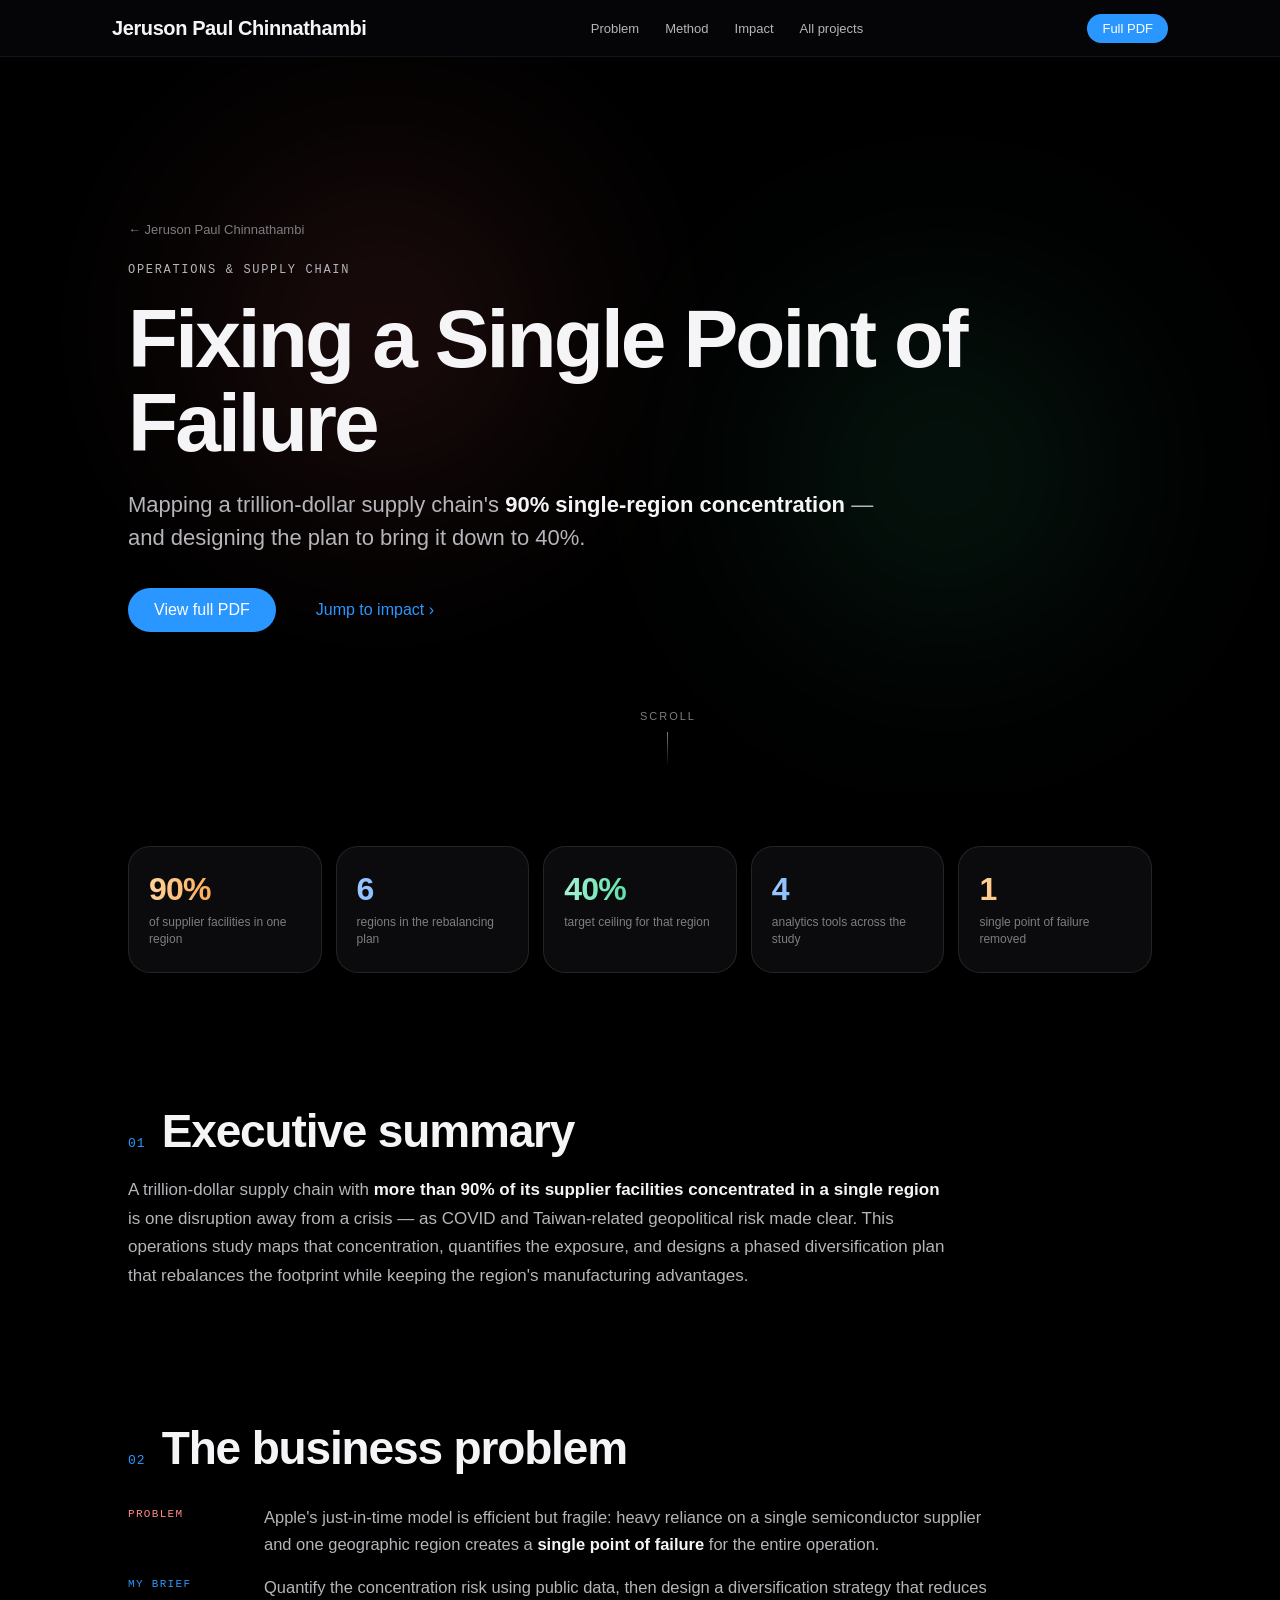
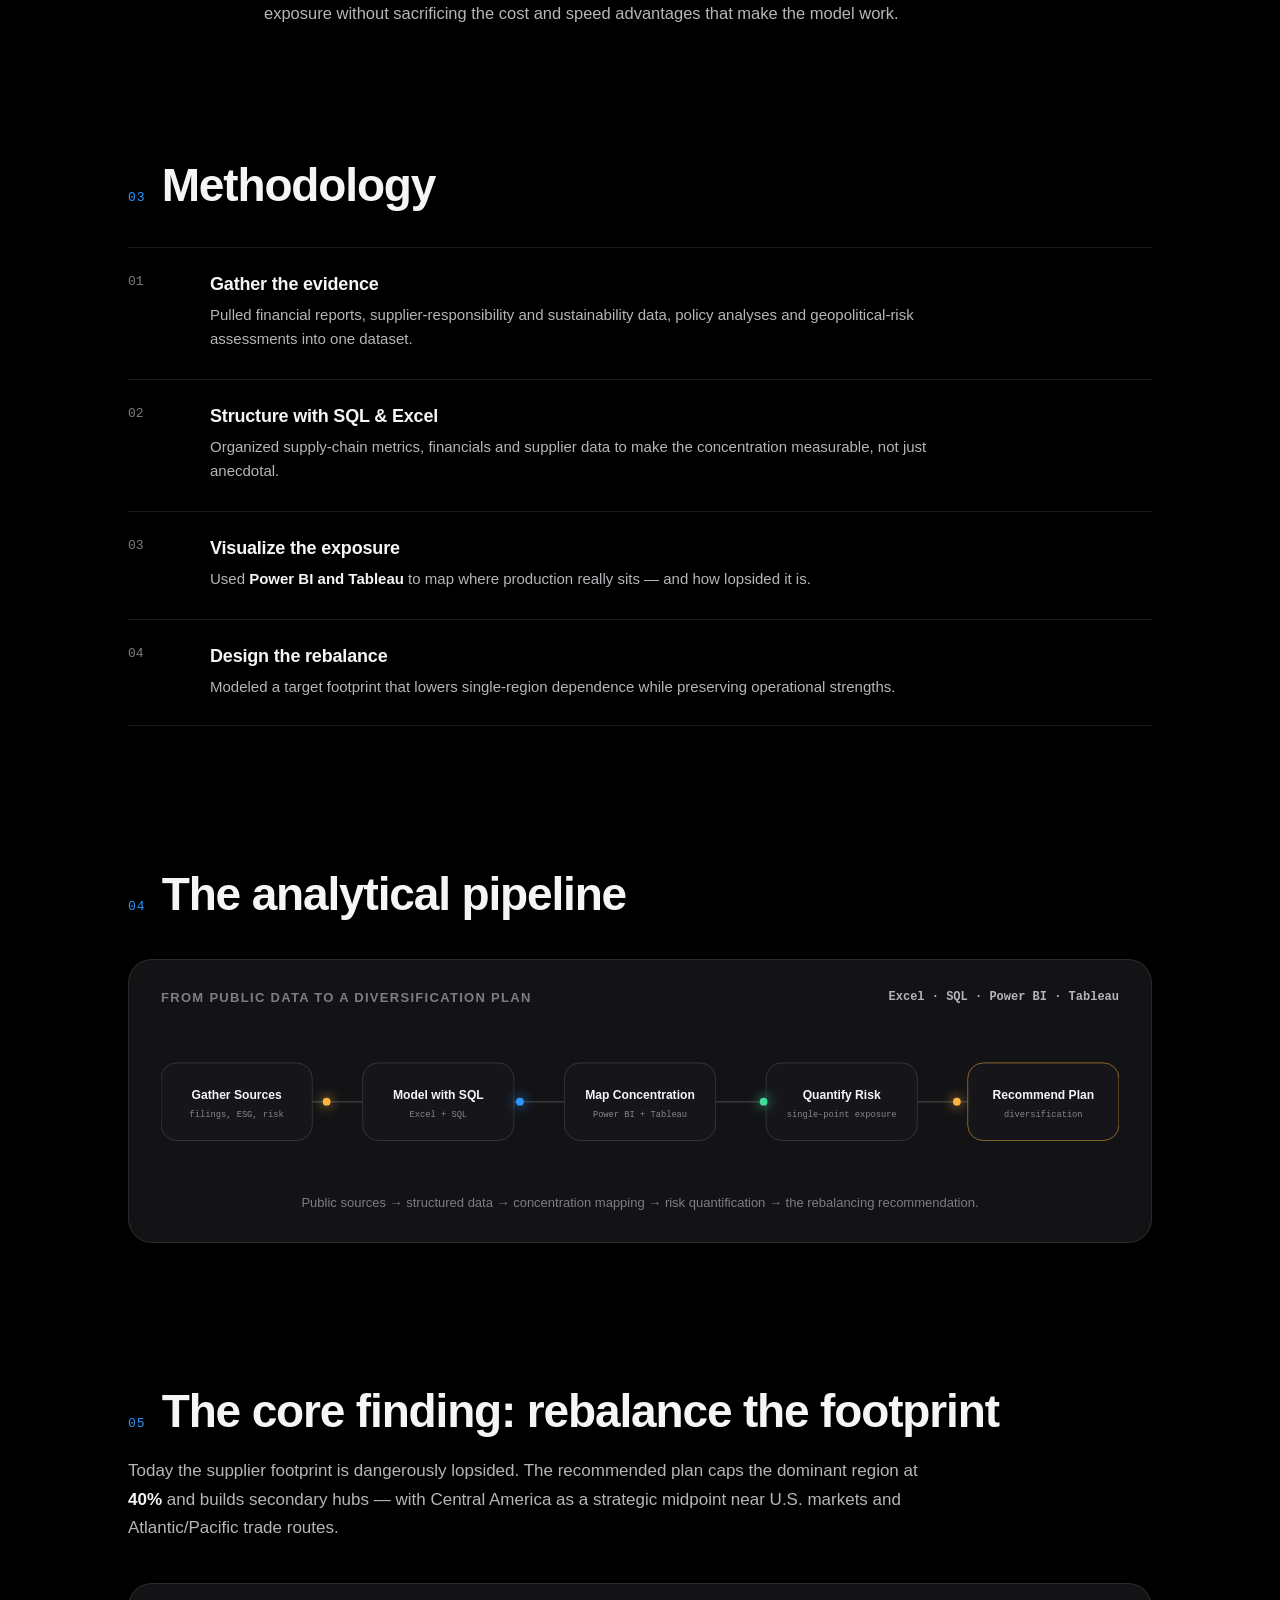
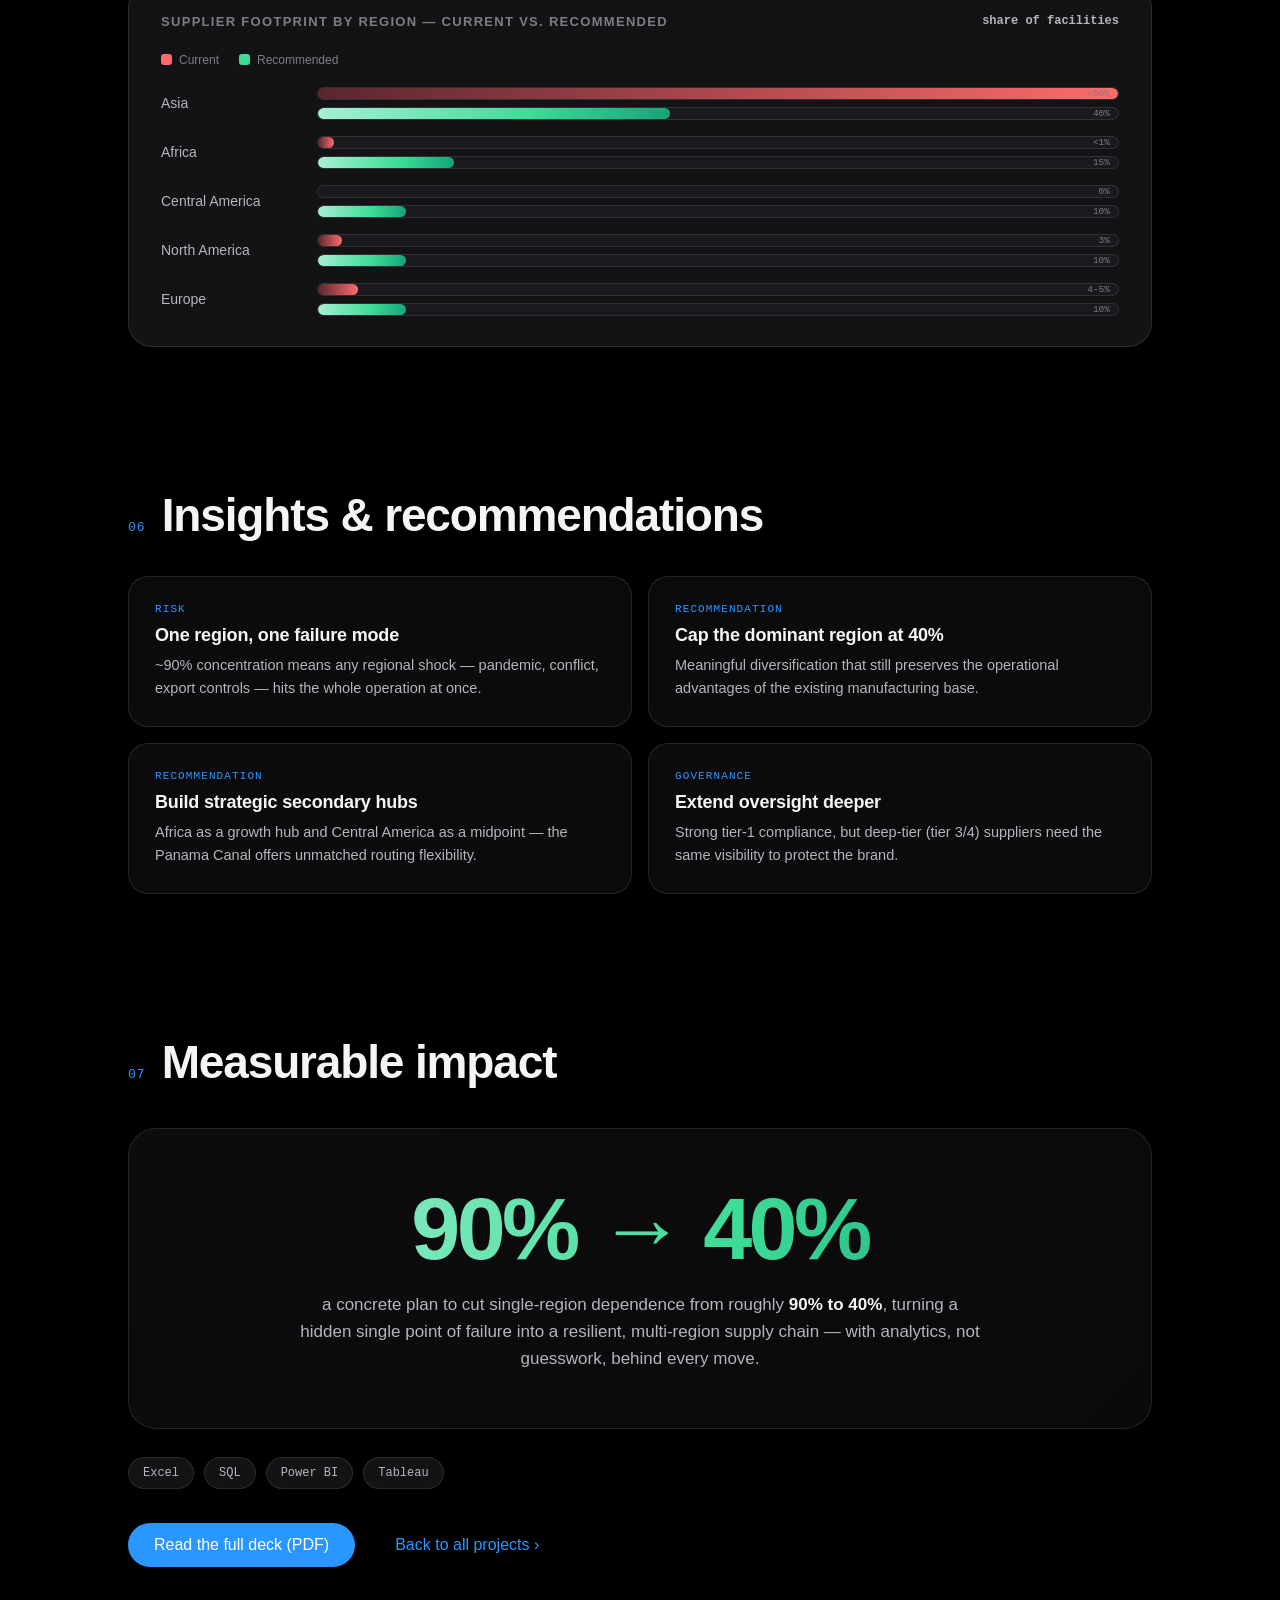
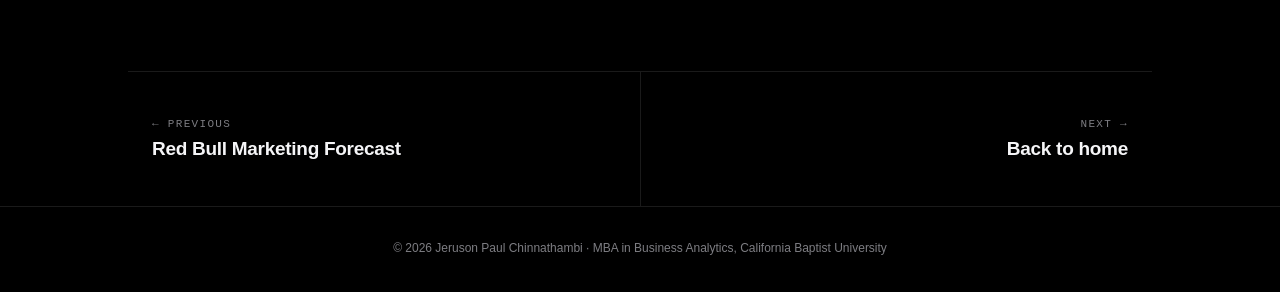
==== commit d2a07010: "Add files via upload" ====
--- a/projects/apple-supply-chain.html
+++ b/projects/apple-supply-chain.html
@@ -29,7 +29,7 @@
 /* nav */
 .nav{position:fixed;top:0;left:0;right:0;z-index:100;backdrop-filter:saturate(180%) blur(20px);-webkit-backdrop-filter:saturate(180%) blur(20px);background:rgba(8,8,10,.72);border-bottom:1px solid rgba(255,255,255,.06)}
 .nav-inner{max-width:1100px;margin:0 auto;height:56px;display:flex;align-items:center;justify-content:space-between;padding:0 22px;gap:18px}
-.nav .brand{font-size:18px;font-weight:700;letter-spacing:-.02em;white-space:nowrap}
+.nav .brand{font-size:20px;font-weight:700;letter-spacing:-.02em;white-space:nowrap}
 .nav .brand .dot{color:var(--blue)}
 .nav ul{display:flex;gap:26px;list-style:none}
 .nav ul a{font-size:13px;color:var(--text-2);transition:color .25s}
@@ -73,7 +73,7 @@
 @keyframes drift2{from{transform:translate(0,0) scale(1.05)}to{transform:translate(-60px,-50px) scale(.95)}}
 @keyframes drift3{from{transform:translate(0,0)}to{transform:translate(40px,-60px) scale(1.1)}}
 .hero-content{position:relative;z-index:2;max-width:1000px}
-.hero .name{font-size:clamp(26px,4.6vw,52px);font-weight:700;letter-spacing:-.02em;line-height:1.05;opacity:0;animation:riseIn 1s .12s cubic-bezier(.22,1,.36,1) forwards}
+.hero .name{font-size:clamp(30px,5.6vw,64px);font-weight:700;letter-spacing:-.02em;line-height:1.04;opacity:0;animation:riseIn 1s .12s cubic-bezier(.22,1,.36,1) forwards}
 .hero .name .grad{background:var(--grad-hero);-webkit-background-clip:text;background-clip:text;color:transparent;background-size:200% 100%;animation:gradShift 9s ease-in-out infinite alternate}
 .hero .role{font-size:clamp(13px,1.5vw,16px);font-weight:600;letter-spacing:.16em;text-transform:uppercase;color:var(--text-3);margin-top:14px;opacity:0;animation:riseIn 1s .3s cubic-bezier(.22,1,.36,1) forwards}
 .hero h1{font-size:clamp(44px,8vw,96px);line-height:1.03;font-weight:700;letter-spacing:-.035em;margin:26px 0 0;opacity:0;animation:riseIn 1.1s .46s cubic-bezier(.22,1,.36,1) forwards}
@@ -318,6 +318,40 @@
 .pnav-wrap{max-width:1024px;margin:0 auto}
 @media(max-width:560px){.pnav{grid-template-columns:1fr}.pnav a.next{border-left:0;border-top:1px solid var(--hairline);text-align:left}}
 
+/* experience detail */
+.xp-desc{font-size:13.5px;color:var(--text-3);margin-top:8px;font-style:italic;line-height:1.5;max-width:680px}
+.xp-list{margin-top:16px;display:flex;flex-direction:column;gap:13px;max-width:740px;list-style:none}
+.xp-list li{position:relative;padding-left:22px;font-size:14.5px;line-height:1.6;color:var(--text-2)}
+.xp-list li::before{content:"";position:absolute;left:0;top:9px;width:7px;height:7px;border-radius:50%;background:var(--blue)}
+.xp-list li strong{color:var(--text);font-weight:600}
+
+/* vision */
+.vision{background:linear-gradient(to bottom,#070708,#000)}
+.vision .vstate{font-size:clamp(24px,3.4vw,42px);font-weight:700;letter-spacing:-.025em;line-height:1.22;max-width:920px;margin-top:24px}
+.pillars{display:grid;grid-template-columns:repeat(4,1fr);gap:18px;margin-top:50px}
+.pillar{background:var(--surface);border:1px solid var(--hairline);border-radius:22px;padding:28px 24px;transition:transform .5s cubic-bezier(.22,1,.36,1),border-color .4s}
+.pillar:hover{transform:translateY(-6px);border-color:rgba(255,255,255,.2)}
+.pillar .pi{font-family:var(--mono);font-size:11px;letter-spacing:.1em;text-transform:uppercase;color:var(--blue)}
+.pillar h4{font-size:18px;font-weight:600;margin:12px 0 8px;letter-spacing:-.01em}
+.pillar p{font-size:14px;color:var(--text-2);line-height:1.55}
+@media(max-width:880px){.pillars{grid-template-columns:1fr 1fr}}
+@media(max-width:520px){.pillars{grid-template-columns:1fr}}
+
+/* music */
+.music-stats{display:grid;grid-template-columns:repeat(3,1fr);gap:16px;margin-top:46px}
+.mstat{background:var(--surface);border:1px solid var(--hairline);border-radius:22px;padding:28px 24px}
+.mstat .v{font-size:clamp(30px,4vw,42px);font-weight:700;letter-spacing:-.03em;background:var(--grad-warm);-webkit-background-clip:text;background-clip:text;color:transparent}
+.mstat .k{font-size:13px;color:var(--text-2);margin-top:6px}
+.charts{margin-top:24px;display:flex;flex-direction:column;gap:12px}
+.chart-row{display:grid;grid-template-columns:64px 1fr auto;gap:18px;align-items:center;background:var(--surface);border:1px solid var(--hairline);border-radius:18px;padding:18px 22px;transition:border-color .4s,transform .5s cubic-bezier(.22,1,.36,1)}
+.chart-row:hover{border-color:rgba(255,179,64,.4);transform:translateX(4px)}
+.chart-rank{font-family:var(--mono);font-size:26px;font-weight:700;color:var(--amber);line-height:1}
+.chart-rank span{font-size:14px;color:var(--text-3)}
+.chart-info .t{font-size:16px;font-weight:600;letter-spacing:-.01em}
+.chart-info .c{font-size:13px;color:var(--text-3);margin-top:3px}
+.chart-meta{font-family:var(--mono);font-size:11px;color:var(--text-3);text-align:right;white-space:nowrap;line-height:1.5}
+@media(max-width:600px){.chart-row{grid-template-columns:48px 1fr}.chart-meta{display:none}.music-stats{grid-template-columns:1fr}}
+
 @media(prefers-reduced-motion:reduce){
   *,*::before,*::after{animation-duration:.001s!important;animation-iteration-count:1!important;transition-duration:.001s!important}
   .rv{opacity:1;transform:none}
@@ -328,7 +362,7 @@
 </head>
 <body>
 <nav class="nav"><div class="nav-inner"><a href="../index.html" class="brand">Jeruson Paul Chinnathambi</a><ul><li><a href="#problem">Problem</a></li><li><a href="#method">Method</a></li><li><a href="#impact">Impact</a></li><li><a href="../index.html#research">All projects</a></li></ul><a class="cta" href="../assets/papers/apple-arm-chip-operations-logistics.pdf" target="_blank" rel="noopener">Full PDF</a></div></nav>
-<header class="phero"><div class="phero-glow" aria-hidden="true"><div class="o" style="width:560px;height:560px;background:radial-gradient(circle,rgba(255,107,107,.34),transparent 65%);top:6%;left:8%"></div><div class="o" style="width:520px;height:520px;background:radial-gradient(circle,rgba(61,220,151,.3),transparent 65%);bottom:8%;right:6%"></div></div><div class="phero-content"><a href="../index.html" class="back-link">&larr; Jeruson Paul Chinnathambi</a><div class="ptag">Operations &amp; supply chain</div><h1>Fixing a Single Point of Failure</h1><p class="psub">Mapping a trillion-dollar supply chain's <strong>90% single-region concentration</strong> &mdash; and designing the plan to bring it down to 40%.</p><div class="pactions"><a class="btn btn-fill" href="../assets/papers/apple-arm-chip-operations-logistics.pdf" target="_blank" rel="noopener">View full PDF</a><a class="btn btn-ghost" href="#impact">Jump to impact &rsaquo;</a></div></div></header>
+<header class="phero"><div class="phero-glow" aria-hidden="true"><div class="o" style="width:560px;height:560px;background:radial-gradient(circle,rgba(255,107,107,.34),transparent 65%);top:6%;left:8%"></div><div class="o" style="width:520px;height:520px;background:radial-gradient(circle,rgba(61,220,151,.3),transparent 65%);bottom:8%;right:6%"></div></div><div class="phero-content"><a href="../index.html" class="back-link">&larr; Jeruson Paul Chinnathambi</a><div class="ptag">Operations &amp; supply chain</div><h1>Fixing a Single Point of Failure</h1><p class="psub">Mapping a trillion-dollar supply chain's <strong>90% single-region concentration</strong> &mdash; and designing the plan to bring it down to 40%.</p><div class="pactions"><a class="btn btn-fill" href="../assets/papers/apple-arm-chip-operations-logistics.pdf" target="_blank" rel="noopener">View full PDF</a><a class="btn btn-ghost" href="#impact">Jump to impact &rsaquo;</a></div></div><div class="scroll-hint">Scroll</div></header>
 <section style="padding-top:0">
   <div class="wrap">
     <div class="kpis">
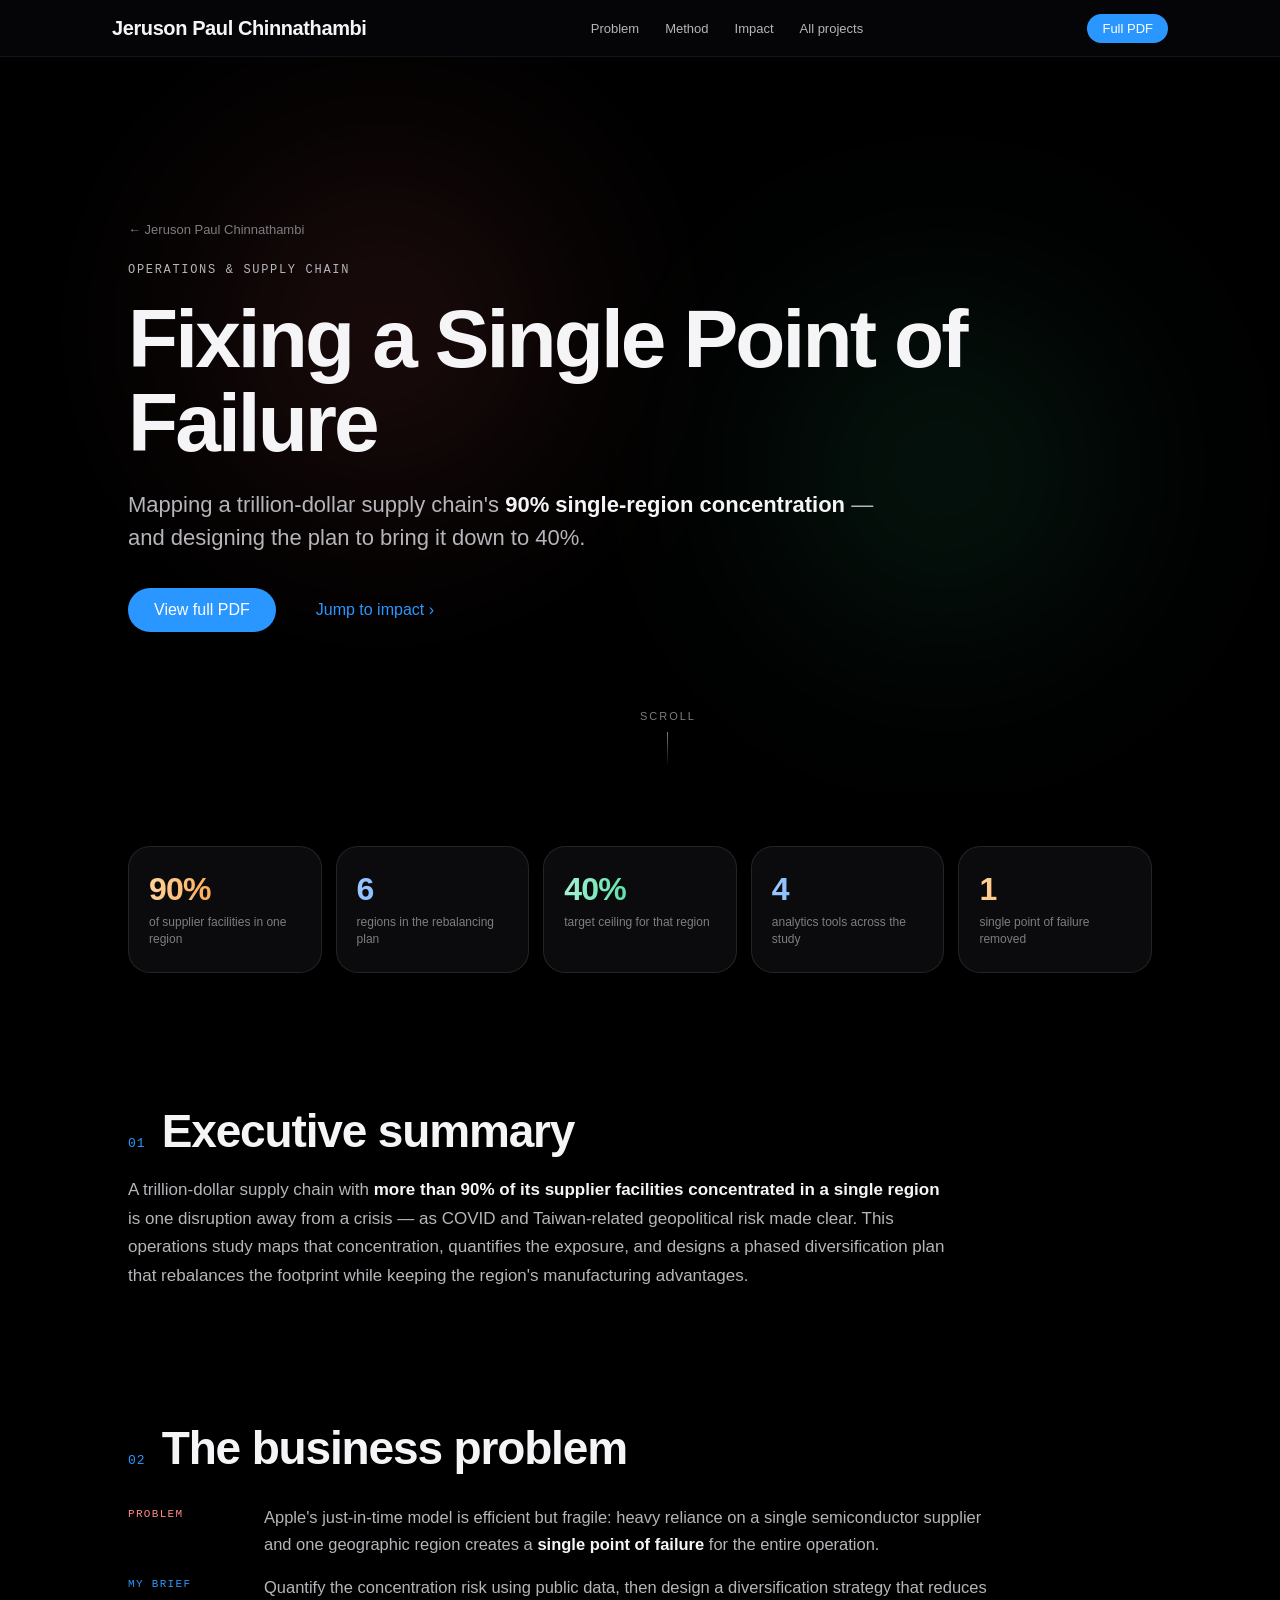
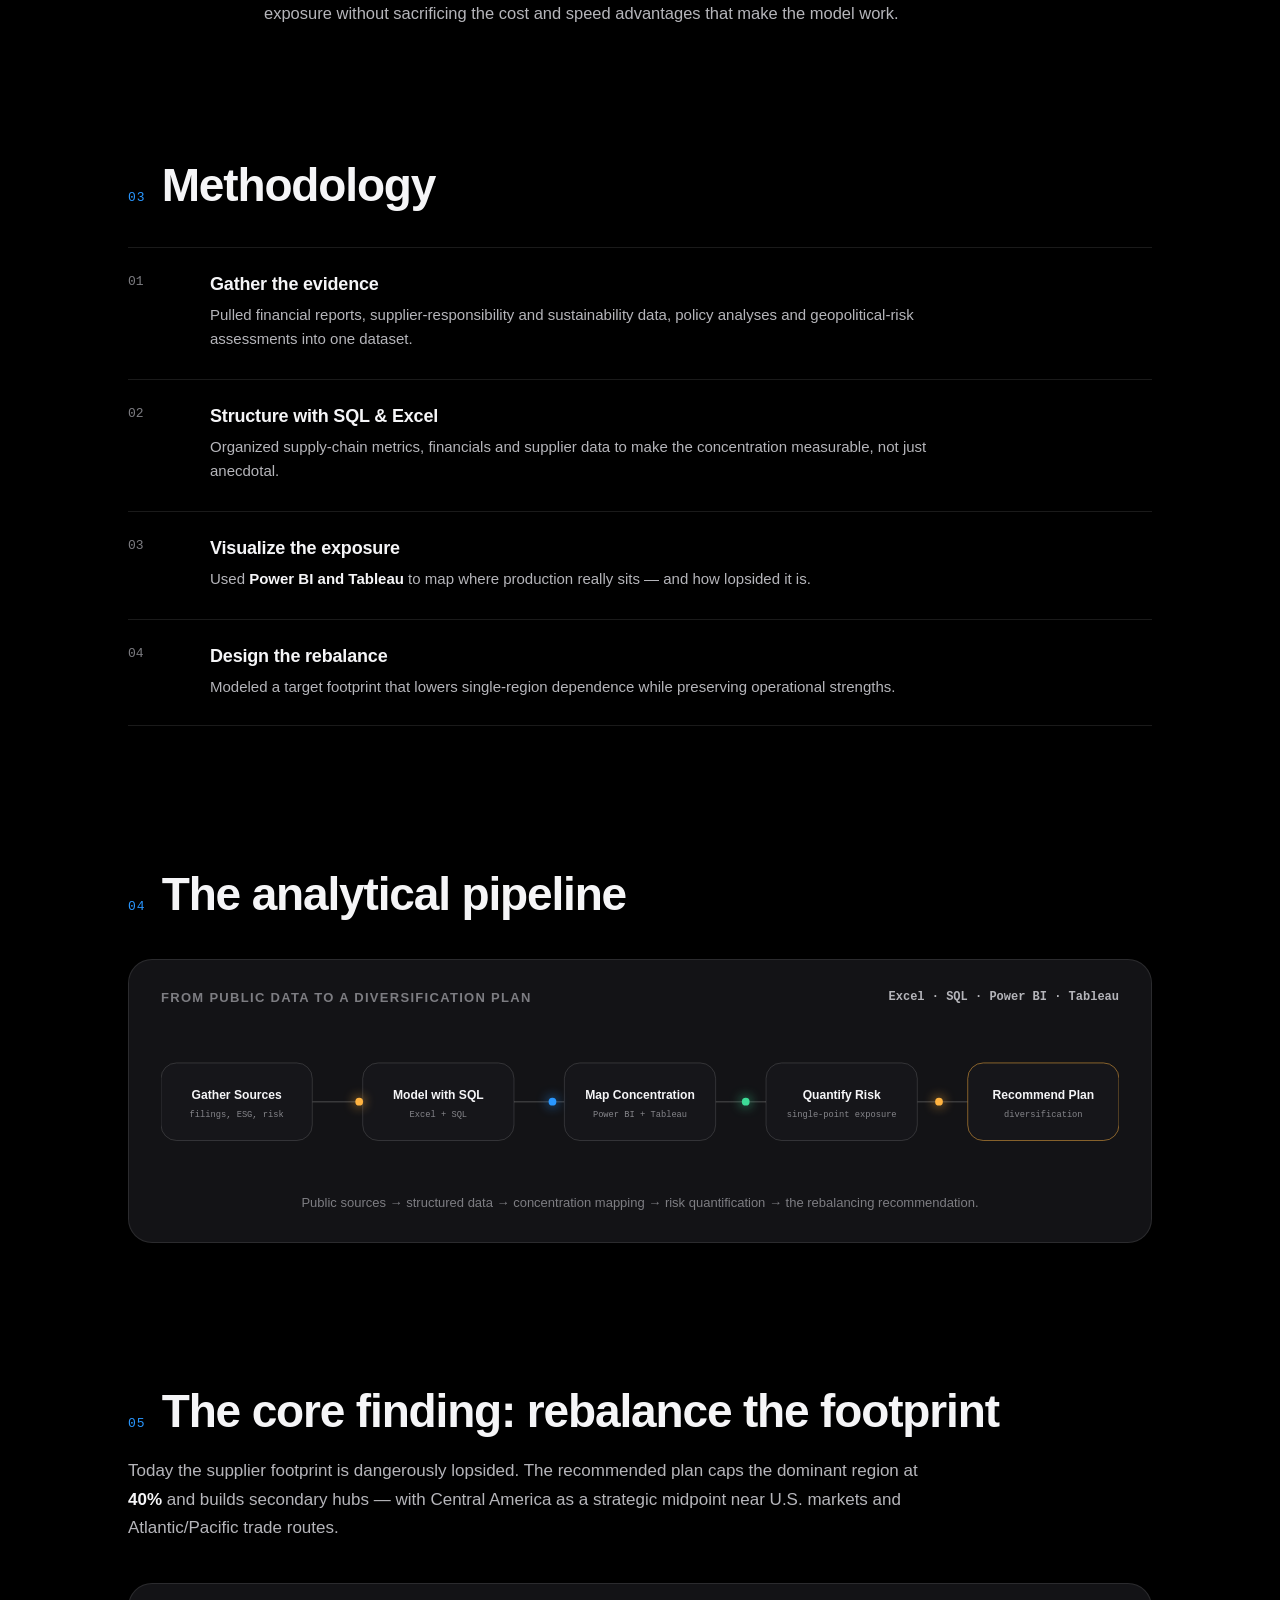
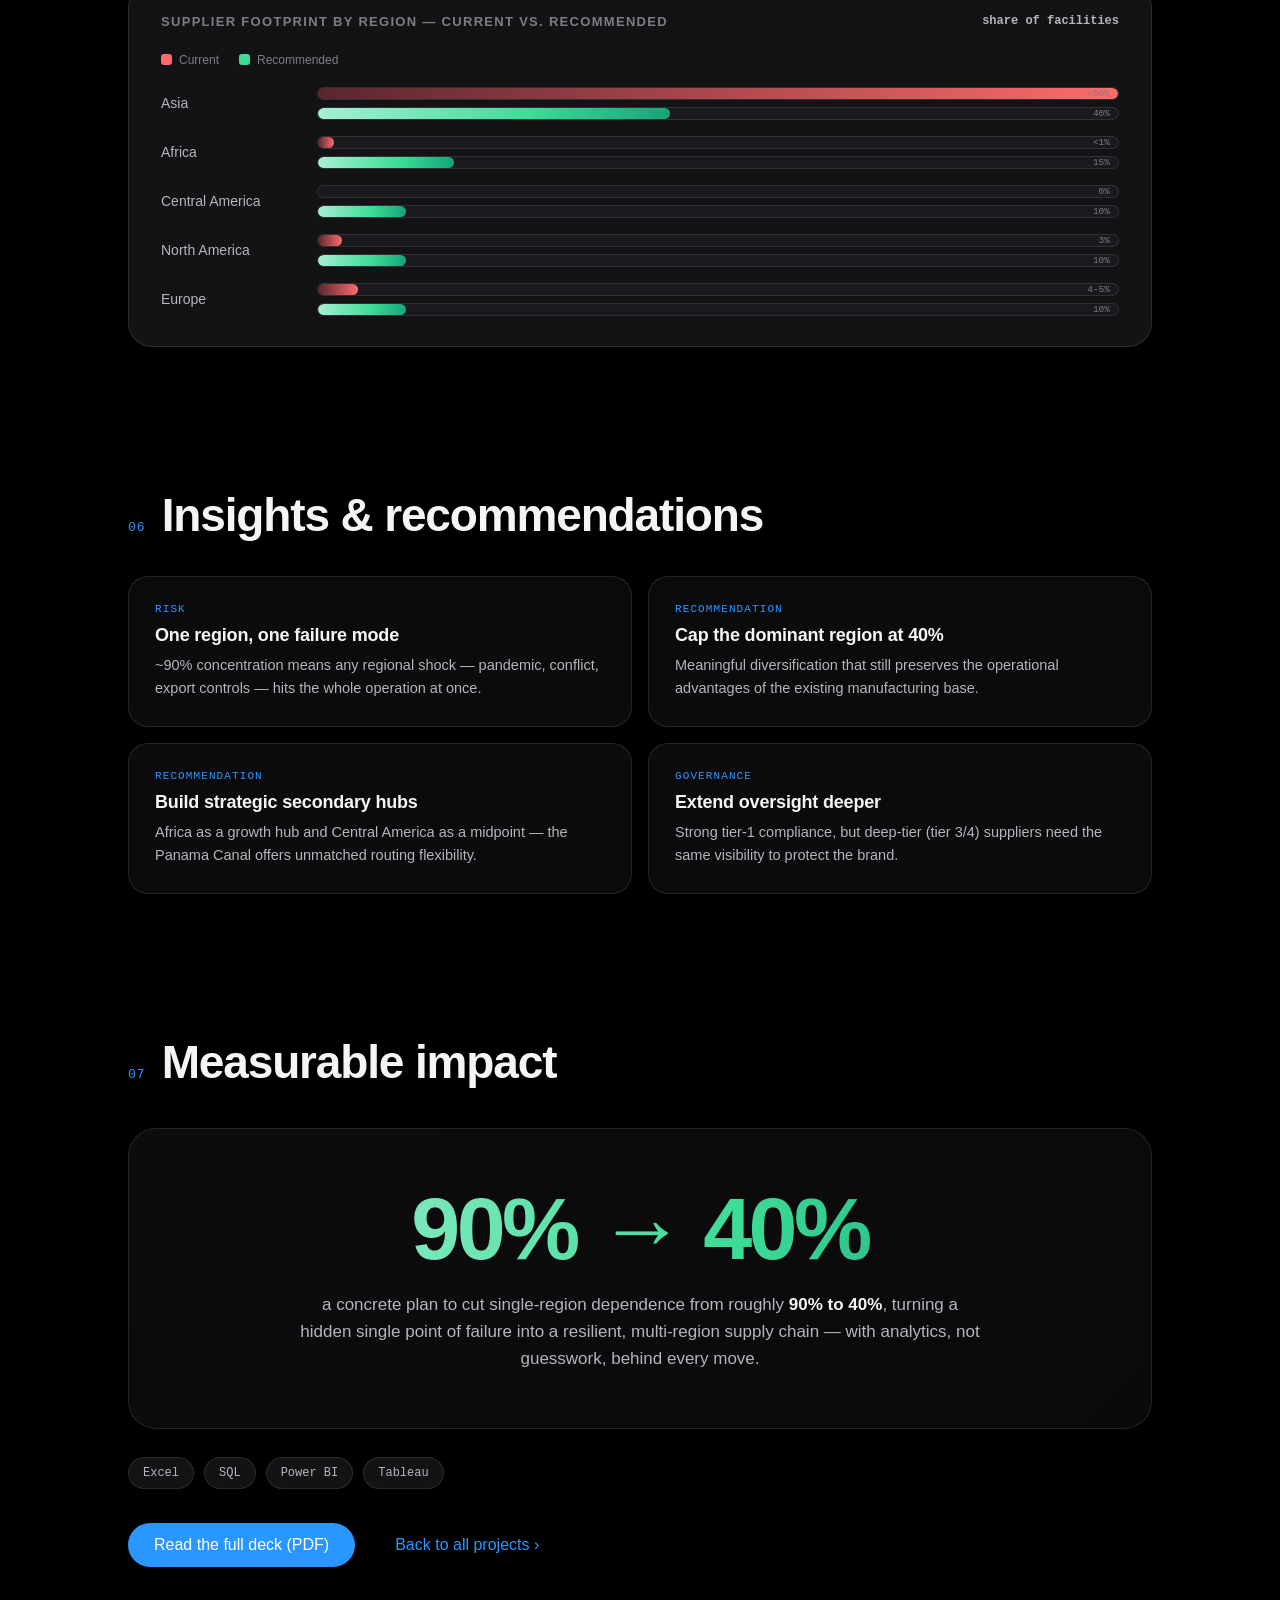
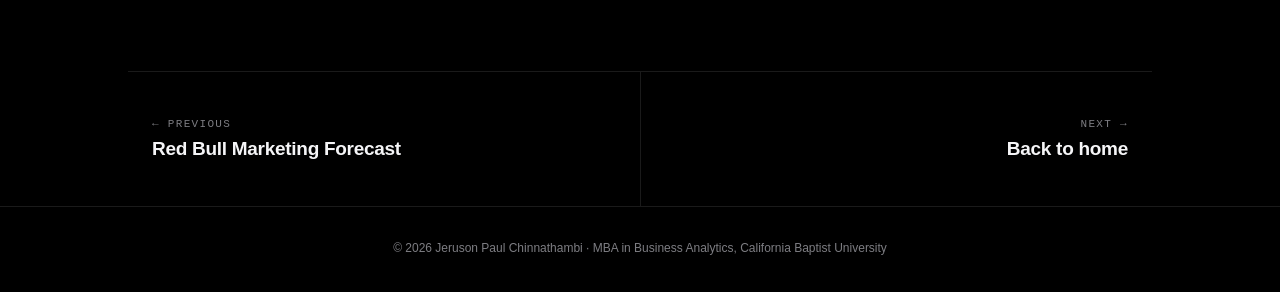
==== commit 00828837: "Add files via upload" ====
--- a/projects/apple-supply-chain.html
+++ b/projects/apple-supply-chain.html
@@ -351,6 +351,30 @@
 .chart-info .c{font-size:13px;color:var(--text-3);margin-top:3px}
 .chart-meta{font-family:var(--mono);font-size:11px;color:var(--text-3);text-align:right;white-space:nowrap;line-height:1.5}
 @media(max-width:600px){.chart-row{grid-template-columns:48px 1fr}.chart-meta{display:none}.music-stats{grid-template-columns:1fr}}
+
+/* music gallery (masonry) */
+.gallery{column-count:2;column-gap:20px;margin-top:14px}
+.gcard{break-inside:avoid;margin-bottom:20px;background:var(--surface);border:1px solid var(--hairline);border-radius:22px;overflow:hidden;transition:transform .55s cubic-bezier(.22,1,.36,1),border-color .4s,box-shadow .55s}
+.gcard:hover{transform:translateY(-6px);border-color:rgba(255,179,64,.4);box-shadow:0 24px 60px rgba(0,0,0,.5)}
+.gcard img{width:100%;height:auto;display:block;border-bottom:1px solid var(--hairline)}
+.gcard .meta{padding:18px 20px;display:flex;align-items:center;gap:16px}
+.gcard .rank{font-family:var(--mono);font-size:28px;font-weight:700;color:var(--amber);line-height:1;flex:0 0 auto}
+.gcard .rank span{font-size:14px;color:var(--text-3)}
+.gcard .info .t{font-size:16px;font-weight:600;letter-spacing:-.01em;line-height:1.25}
+.gcard .info .c{font-size:13px;color:var(--text-3);margin-top:4px}
+.gcard .info .w{font-family:var(--mono);font-size:10.5px;color:var(--text-3);margin-top:5px;letter-spacing:.04em}
+@media(max-width:760px){.gallery{column-count:1}}
+
+.feature-banner{margin-top:14px;border-radius:22px;overflow:hidden;border:1px solid var(--hairline);transition:border-color .4s}
+.feature-banner:hover{border-color:rgba(255,179,64,.4)}
+.feature-banner img{width:100%;height:auto;display:block}
+.feature-cap{font-size:14px;color:var(--text-3);margin-top:16px;text-align:center;line-height:1.5}
+
+.btn-spotify{background:#1db954;color:#000;font-weight:600}
+.btn-spotify:hover{background:#1ed760;transform:translateY(-2px);box-shadow:0 10px 34px rgba(29,185,84,.35)}
+.nav .cta.spotify{background:#1db954;color:#000}
+.nav .cta.spotify:hover{background:#1ed760}
+.chart-row.linked{cursor:pointer}
 
 @media(prefers-reduced-motion:reduce){
   *,*::before,*::after{animation-duration:.001s!important;animation-iteration-count:1!important;transition-duration:.001s!important}
